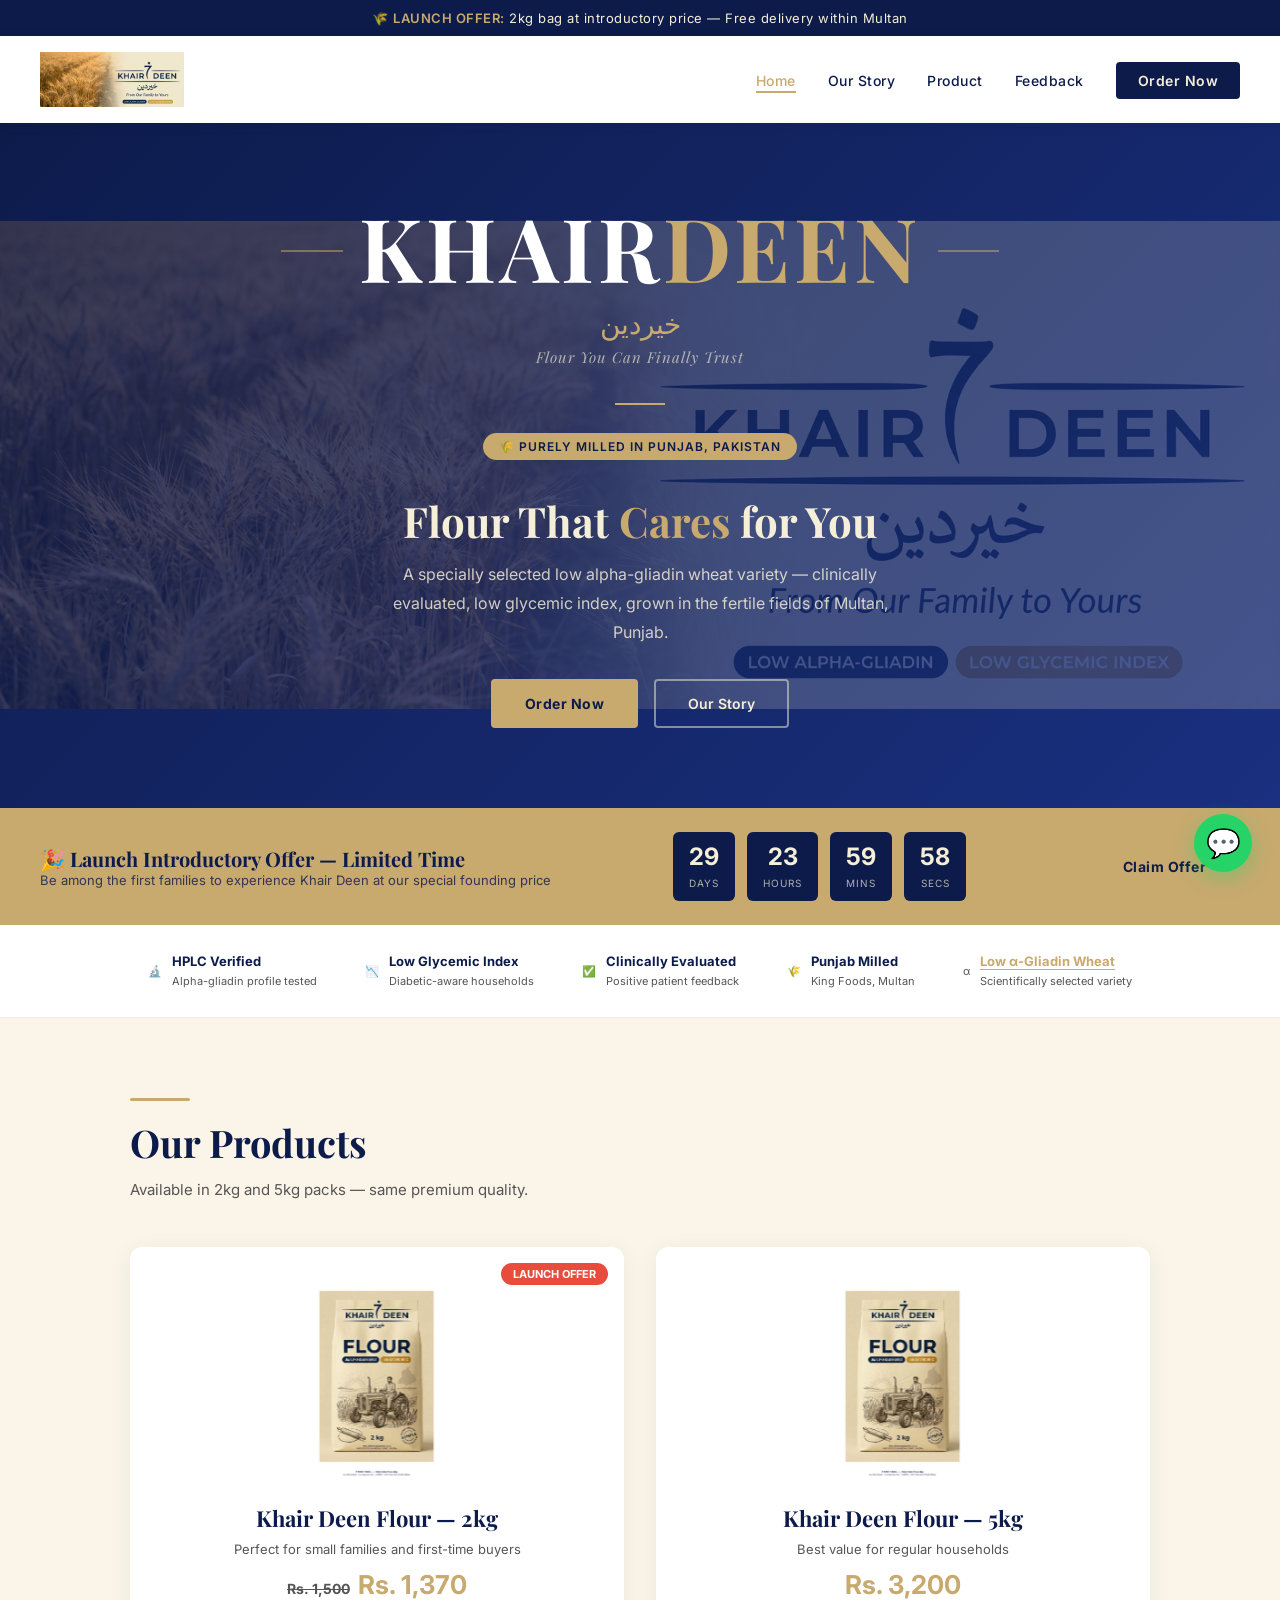
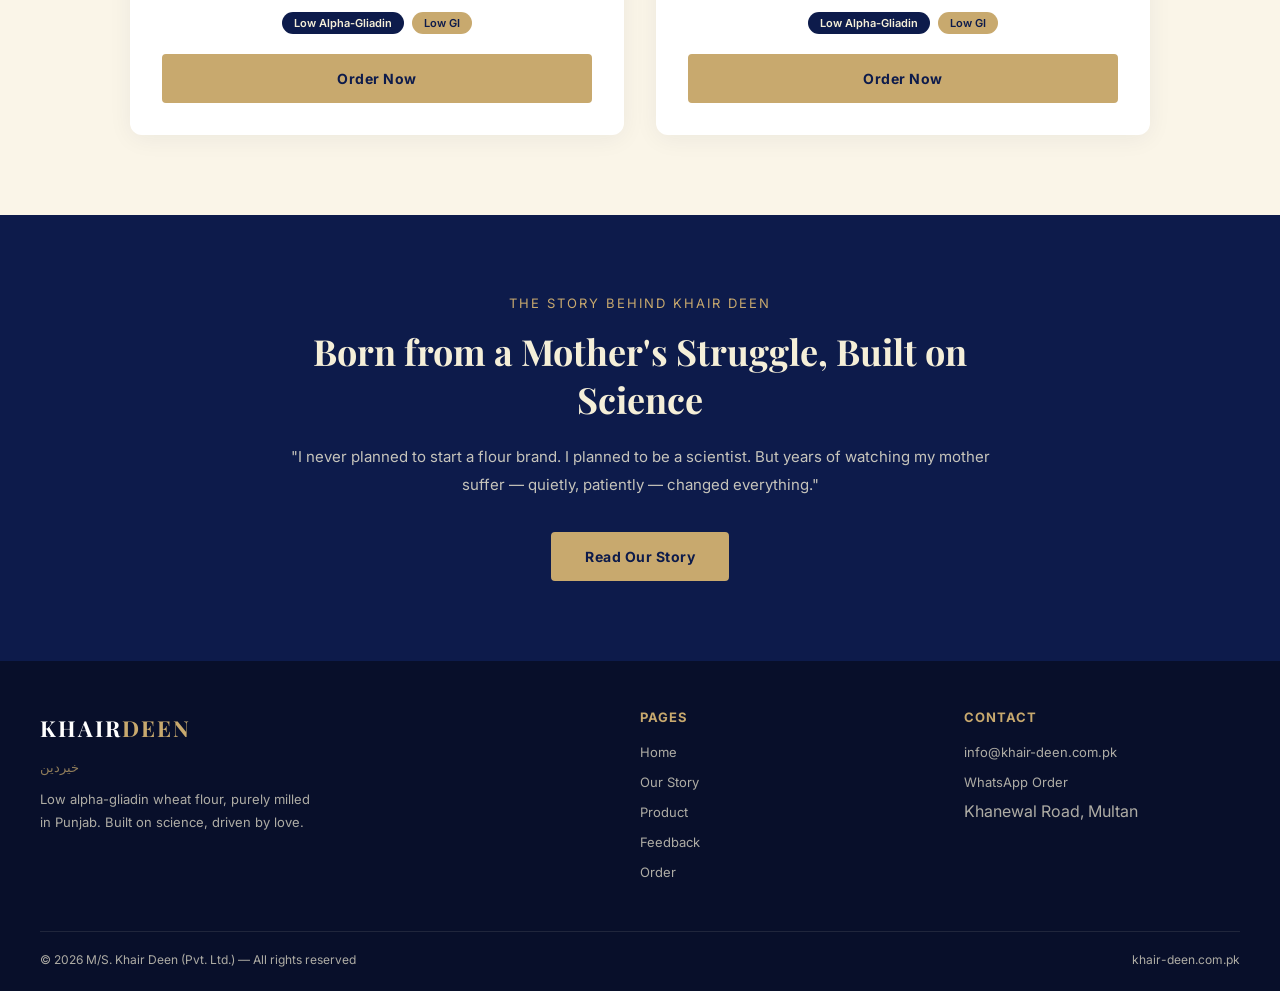
==== index.html @ 8af61b1b "Update index.html" ====
<!DOCTYPE html>
<html lang="en">
<head>
  <meta charset="UTF-8"/>
  <meta name="viewport" content="width=device-width, initial-scale=1.0"/>
  <title>Khair Deen Flour — Low Alpha-Gliadin Wheat, Milled in Punjab</title>
  <link rel="stylesheet" href="style.css"/>
  <style>
    *, *::before, *::after { box-sizing: border-box; }
    html, body { overflow-x: hidden; width: 100%; max-width: 100%; }
    p, h1, h2, h3, span, div { word-break: break-word; overflow-wrap: break-word; }

    .hero {
      position: relative; min-height: 58vh; width: 100%;
      box-sizing: border-box; display: flex; align-items: center;
      justify-content: center; flex-direction: column;
      text-align: center; padding: 80px 20px; overflow: hidden;
    }
    .hero::before {
      content: ''; position: absolute; top:0;left:0;right:0;bottom:0;
      background: linear-gradient(135deg,#0D1B4B 0%,#1a3080 100%); z-index:0;
    }
    .hero::after {
      content: ''; position: absolute; top:0;left:0;right:0;bottom:0;
      background: url('images/logo.png') center/contain no-repeat;
      opacity: 0.20; z-index:1;
    }
    .hero-content { position:relative; z-index:2; max-width:750px; width:100%; padding:0 16px; }
    .hero-brand-name {
      font-family:'Playfair Display',serif;
      font-size: clamp(28px, 8vw, 88px);
      font-weight:700;
      letter-spacing:clamp(1px,1vw,4px);
      line-height:1;
      margin-bottom:8px;
      white-space: nowrap;
    }
    .hero-brand-name .part1 { color:#ffffff; }
    .hero-brand-name .part2 { color:#C8A96E; }
    .hero-brand-lines {
      display:flex; align-items:center; justify-content:center;
      gap:16px; margin-bottom:8px;
    }
    .hero-brand-lines::before, .hero-brand-lines::after {
      content:''; width:80px; height:1.5px; background:rgba(200,169,110,0.5);
    }
    .hero-urdu-sub { font-size:28px; color:#C8A96E; margin-bottom:6px; font-weight:300; }
    .hero-tagline-italic {
      font-family:'Playfair Display',serif; font-style:italic;
      color:rgba(245,239,216,0.65); font-size:15px;
      margin-bottom:36px; letter-spacing:1px;
    }
    .hero-divider { width:50px; height:2px; background:#C8A96E; margin:0 auto 28px; }
    .hero h1 { font-size:clamp(22px,5vw,42px); margin-bottom:16px; color:#F5EFD8; }
    .hero h1 span { color:#C8A96E; }
    .hero p {
      color:rgba(245,239,216,0.82); font-size:clamp(13px,2.5vw,16px);
      line-height:1.8; max-width:540px; margin:0 auto 32px;
    }
    .hero-buttons { justify-content:center; }
    .nav-logo-img { height:52px; display:block; }

    /* ── Alpha-Gliadin blinking link ── */
    @keyframes blink-glow {
      0%,100% { opacity:1; }
      50% { opacity:0.35; }
    }
    .alpha-blink-link {
      animation: blink-glow 2s ease-in-out infinite;
      color:#C8A96E; font-weight:700;
      text-decoration:underline; text-underline-offset:3px; cursor:pointer;
    }
    .alpha-blink-link:hover { opacity:1 !important; color:#f0c040; }

    /* ── Flour bag drop-bounce animation ── */
    @keyframes dropBounce {
      0%   { transform: translateY(-300px) rotate(-8deg); opacity:0; }
      60%  { transform: translateY(20px) rotate(3deg); opacity:1; }
      75%  { transform: translateY(-12px) rotate(-2deg); }
      88%  { transform: translateY(8px) rotate(1deg); }
      100% { transform: translateY(0px) rotate(0deg); opacity:1; }
    }
    .bag-drop {
      animation: dropBounce 1.2s cubic-bezier(0.22,1,0.36,1) forwards;
      opacity:0;
      animation-delay: 0.3s;
    }
    .bag-drop-2 {
      animation: dropBounce 1.2s cubic-bezier(0.22,1,0.36,1) forwards;
      opacity:0;
      animation-delay: 0.6s;
    }

    /* ── Page fade-in sections ── */
    @keyframes fadeInUp {
      from { opacity:0; transform:translateY(30px); }
      to   { opacity:1; transform:translateY(0); }
    }
    .fade-in {
      opacity:0;
      animation: fadeInUp 0.8s ease forwards;
    }
    .fade-in-1 { animation-delay: 0.2s; }
    .fade-in-2 { animation-delay: 0.5s; }
    .fade-in-3 { animation-delay: 0.8s; }
    .fade-in-4 { animation-delay: 1.1s; }
  </style>
</head>
<body>

<div class="announcement-bar fade-in fade-in-1">
  🌾 <span>LAUNCH OFFER:</span> 2kg bag at introductory price — Free delivery within Multan
</div>

<nav>
  <div class="nav-logo">
    <a href="index.html" style="text-decoration:none;">
      <img src="images/logo.png" alt="Khair Deen" class="nav-logo-img"
           onerror="this.style.display='none'; this.nextSibling.style.display='flex'"/>
      <span style="display:none;align-items:center;font-family:'Playfair Display',serif;font-size:20px;font-weight:700;letter-spacing:1px;">
        <span style="color:#0D1B4B;">KHAIR</span><span style="color:#C8A96E;">DEEN</span>
      </span>
    </a>
  </div>
  <ul class="nav-links" id="navMenu">
    <li><a href="index.html" class="active">Home</a></li>
    <li><a href="story.html">Our Story</a></li>
    <li><a href="product.html">Product</a></li>
    <li><a href="feedback.html">Feedback</a></li>
    <li><a href="contact.html" class="nav-cta">Order Now</a></li>
  </ul>
  <button class="nav-toggle" id="navToggle"
    onclick="document.getElementById('navMenu').classList.toggle('open')"
    style="display:none;">
    <span></span><span></span><span></span>
  </button>
</nav>
<style>
@media(max-width:768px){ .nav-toggle{display:flex !important;} }
</style>

<section class="hero">
  <div class="hero-content fade-in fade-in-2">
    <div class="hero-brand-lines">
      <div class="hero-brand-name">
        <span class="part1">KHAIR</span><span class="part2">DEEN</span>
      </div>
    </div>
    <div class="hero-urdu-sub">خیردین</div>
    <div class="hero-tagline-italic">Flour You Can Finally Trust</div>
    <div class="hero-divider"></div>
    <div class="hero-badge">🌾 Purely Milled in Punjab, Pakistan</div>
    <h1 style="margin-top:18px;">Flour That <span>Cares</span> for You</h1>
    <p>A specially selected low alpha-gliadin wheat variety — clinically evaluated, low glycemic index, grown in the fertile fields of Multan, Punjab.</p>
    <div class="hero-buttons">
      <a href="contact.html" class="btn-primary">Order Now</a>
      <a href="story.html" class="btn-secondary">Our Story</a>
    </div>
  </div>
</section>

<div class="offer-banner fade-in fade-in-3">
  <div class="offer-text">
    <h3>🎉 Launch Introductory Offer — Limited Time</h3>
    <p>Be among the first families to experience Khair Deen at our special founding price</p>
  </div>
  <div class="countdown">
    <div class="countdown-box"><span class="num" id="days">00</span><span class="lbl">Days</span></div>
    <div class="countdown-box"><span class="num" id="hours">00</span><span class="lbl">Hours</span></div>
    <div class="countdown-box"><span class="num" id="mins">00</span><span class="lbl">Mins</span></div>
    <div class="countdown-box"><span class="num" id="secs">00</span><span class="lbl">Secs</span></div>
  </div>
  <a href="contact.html" class="btn-primary">Claim Offer</a>
</div>

<div class="badges-strip fade-in fade-in-4">
  <div class="badge-item"><span class="badge-icon">🔬</span><div><strong>HPLC Verified</strong><span>Alpha-gliadin profile tested</span></div></div>
  <div class="badge-item"><span class="badge-icon">📉</span><div><strong>Low Glycemic Index</strong><span>Diabetic-aware households</span></div></div>
  <div class="badge-item"><span class="badge-icon">✅</span><div><strong>Clinically Evaluated</strong><span>Positive patient feedback</span></div></div>
  <div class="badge-item"><span class="badge-icon">🌾</span><div><strong>Punjab Milled</strong><span>King Foods, Multan</span></div></div>
  <div class="badge-item">
    <span class="badge-icon">α</span>
    <div>
      <strong>
        <a href="https://www.youtube.com/watch?v=SKtXURKDJjI&t=3s"
           target="_blank" class="alpha-blink-link">Low α-Gliadin Wheat</a>
      </strong>
      <span>Scientifically selected variety</span>
    </div>
  </div>
</div>

<div style="background:var(--light-cream);">
  <div class="section">
    <div class="divider"></div>
    <h2 class="section-title">Our Products</h2>
    <p class="section-subtitle">Available in 2kg and 5kg packs — same premium quality.</p>
    <div class="products-grid">
      <div class="product-card">
        <div class="offer-tag">LAUNCH OFFER</div>
        <img src="images/bag-front.png" alt="2kg" class="bag-drop"
             style="height:200px;object-fit:contain;"/>
        <h3>Khair Deen Flour — 2kg</h3>
        <p style="color:var(--text-gray);font-size:13px;margin-bottom:12px;">Perfect for small families and first-time buyers</p>
        <div class="product-price"><span class="old-price">Rs. 1,500</span>Rs. 1,370</div>
        <div class="product-badges">
          <span class="pbadge navy">Low Alpha-Gliadin</span>
          <span class="pbadge gold">Low GI</span>
        </div>
        <a href="contact.html" class="btn-primary" style="display:block;margin-top:12px;">Order Now</a>
      </div>
      <div class="product-card">
        <img src="images/bag-front.png" alt="5kg" class="bag-drop-2"
             style="height:200px;object-fit:contain;"/>
        <h3>Khair Deen Flour — 5kg</h3>
        <p style="color:var(--text-gray);font-size:13px;margin-bottom:12px;">Best value for regular households</p>
        <div class="product-price">Rs. 3,200</div>
        <div class="product-badges">
          <span class="pbadge navy">Low Alpha-Gliadin</span>
          <span class="pbadge gold">Low GI</span>
        </div>
        <a href="contact.html" class="btn-primary" style="display:block;margin-top:12px;">Order Now</a>
      </div>
    </div>
  </div>
</div>

<div style="background:var(--navy);padding:80px 40px;">
  <div style="max-width:700px;margin:0 auto;text-align:center;color:var(--cream);">
    <div style="color:var(--gold);font-size:13px;letter-spacing:2px;text-transform:uppercase;margin-bottom:16px;">The Story Behind Khair Deen</div>
    <h2 style="font-family:'Playfair Display',serif;font-size:36px;margin-bottom:20px;">Born from a Mother's Struggle, Built on Science</h2>
    <p style="opacity:.8;line-height:1.9;font-size:15px;margin-bottom:32px;">"I never planned to start a flour brand. I planned to be a scientist. But years of watching my mother suffer — quietly, patiently — changed everything."</p>
    <a href="story.html" class="btn-primary">Read Our Story</a>
  </div>
</div>

<a href="https://wa.me/923317929541?text=Hello!%20I%20want%20to%20order%20Khair%20Deen%20Flour"
   class="floating-wa" target="_blank">💬</a>

<footer>
  <div class="footer-grid">
    <div class="footer-brand">
      <p style="color:var(--gold);font-family:'Playfair Display',serif;font-size:22px;font-weight:700;margin-bottom:8px;letter-spacing:2px;">
        <span style="color:#ffffff;">KHAIR</span>DEEN
      </p>
      <p style="color:rgba(200,169,110,0.7);font-size:13px;margin-bottom:8px;">خیردین</p>
      <p>Low alpha-gliadin wheat flour, purely milled in Punjab. Built on science, driven by love.</p>
    </div>
    <div class="footer-links"><h4>Pages</h4><ul>
      <li><a href="index.html">Home</a></li>
      <li><a href="story.html">Our Story</a></li>
      <li><a href="product.html">Product</a></li>
      <li><a href="feedback.html">Feedback</a></li>
      <li><a href="contact.html">Order</a></li>
    </ul></div>
    <div class="footer-links"><h4>Contact</h4><ul>
      <li><a href="mailto:info@khair-deen.com.pk">info@khair-deen.com.pk</a></li>
      <li><a href="https://wa.me/923317929541">WhatsApp Order</a></li>
      <li><span style="color:rgba(245,239,216,.7)">Khanewal Road, Multan</span></li>
    </ul></div>
  </div>
  <div class="footer-bottom">
    <span>© 2026 M/S. Khair Deen (Pvt. Ltd.) — All rights reserved</span>
    <span>khair-deen.com.pk</span>
  </div>
</footer>

<script>
const target=new Date();target.setDate(target.getDate()+30);
function updateCountdown(){
  const diff=target-new Date();if(diff<=0)return;
  const d=Math.floor(diff/86400000),h=Math.floor(diff%86400000/3600000),
        m=Math.floor(diff%3600000/60000),s=Math.floor(diff%60000/1000);
  document.getElementById('days').textContent=String(d).padStart(2,'0');
  document.getElementById('hours').textContent=String(h).padStart(2,'0');
  document.getElementById('mins').textContent=String(m).padStart(2,'0');
  document.getElementById('secs').textContent=String(s).padStart(2,'0');
}
setInterval(updateCountdown,1000);updateCountdown();
</script>
</body>
</html>
---- style.css ----
@import url('https://fonts.googleapis.com/css2?family=Playfair+Display:wght@400;600;700&family=Inter:wght@300;400;500;600&display=swap');
:root{--navy:#0D1B4B;--cream:#F5EFD8;--gold:#C8A96E;--light-cream:#FAF5E8;--dark-navy:#080F2A;--text-gray:#555;--white:#ffffff;}
*{margin:0;padding:0;box-sizing:border-box;}
body{font-family:'Inter',sans-serif;background:var(--light-cream);color:var(--navy);overflow-x:hidden;}
.announcement-bar{background:var(--navy);color:var(--cream);text-align:center;padding:10px 20px;font-size:13px;letter-spacing:.5px;}
.announcement-bar span{color:var(--gold);font-weight:600;}
nav{background:var(--white);padding:16px 40px;display:flex;justify-content:space-between;align-items:center;box-shadow:0 2px 12px rgba(13,27,75,.08);position:sticky;top:0;z-index:1000;}
.nav-logo img{height:55px;}
.nav-links{display:flex;gap:32px;list-style:none;}
.nav-links a{text-decoration:none;color:var(--navy);font-size:14px;font-weight:500;letter-spacing:.5px;transition:color .3s;}
.nav-links a:hover,.nav-links a.active{color:var(--gold);}
.nav-links a.active{border-bottom:2px solid var(--gold);padding-bottom:2px;}
.nav-cta{background:var(--navy);color:var(--cream)!important;padding:10px 22px;border-radius:4px;font-weight:600!important;}
.nav-cta:hover{background:var(--gold);color:var(--navy)!important;}
.hero{background:linear-gradient(135deg,var(--navy) 0%,#1a3080 100%);color:var(--cream);padding:80px 40px;display:flex;align-items:center;justify-content:space-between;min-height:88vh;position:relative;overflow:hidden;}
.hero::before{content:'';position:absolute;top:0;left:0;right:0;bottom:0;background:url('https://images.unsplash.com/photo-1574323347407-f5e1ad6962b4?w=1400') center/cover;opacity:.12;}
.hero-content{max-width:580px;z-index:1;position:relative;}
.hero-badge{display:inline-block;background:var(--gold);color:var(--navy);padding:6px 16px;border-radius:20px;font-size:12px;font-weight:600;letter-spacing:1px;text-transform:uppercase;margin-bottom:20px;}
.hero h1{font-family:'Playfair Display',serif;font-size:56px;line-height:1.1;margin-bottom:12px;}
.hero h1 span{color:var(--gold);}
.hero-urdu{font-size:28px;color:var(--gold);margin-bottom:20px;font-weight:300;}
.hero p{font-size:16px;line-height:1.8;color:rgba(245,239,216,.85);margin-bottom:32px;max-width:480px;}
.hero-buttons{display:flex;gap:16px;flex-wrap:wrap;}
.btn-primary{background:var(--gold);color:var(--navy);padding:14px 32px;border-radius:4px;text-decoration:none;font-weight:700;font-size:14px;letter-spacing:.5px;transition:all .3s;border:2px solid var(--gold);display:inline-block;}
.btn-primary:hover{background:transparent;color:var(--gold);}
.btn-secondary{background:transparent;color:var(--cream);padding:14px 32px;border-radius:4px;text-decoration:none;font-weight:600;font-size:14px;border:2px solid rgba(245,239,216,.5);transition:all .3s;display:inline-block;}
.btn-secondary:hover{border-color:var(--gold);color:var(--gold);}
.hero-image{z-index:1;position:relative;}
.hero-image img{height:480px;filter:drop-shadow(0 20px 40px rgba(0,0,0,.3));}
.offer-banner{background:var(--gold);padding:24px 40px;display:flex;align-items:center;justify-content:space-between;flex-wrap:wrap;gap:16px;}
.offer-text h3{color:var(--navy);font-size:20px;font-family:'Playfair Display',serif;}
.offer-text p{color:var(--navy);font-size:13px;opacity:.8;}
.countdown{display:flex;gap:12px;}
.countdown-box{background:var(--navy);color:var(--cream);padding:10px 16px;border-radius:6px;text-align:center;min-width:60px;}
.countdown-box .num{font-size:24px;font-weight:700;display:block;}
.countdown-box .lbl{font-size:10px;opacity:.7;letter-spacing:1px;text-transform:uppercase;}
.badges-strip{background:var(--white);padding:28px 40px;display:flex;justify-content:center;gap:48px;flex-wrap:wrap;border-bottom:1px solid rgba(13,27,75,.08);}
.badge-item{display:flex;align-items:center;gap:10px;}
.badge-icon{font-size:24px;}
.badge-item strong{color:var(--navy);font-size:13px;font-weight:700;display:block;}
.badge-item span{color:var(--text-gray);font-size:11px;}
.section{padding:80px 40px;max-width:1100px;margin:0 auto;}
.section-title{font-family:'Playfair Display',serif;font-size:38px;color:var(--navy);margin-bottom:12px;}
.section-subtitle{color:var(--text-gray);font-size:15px;margin-bottom:48px;max-width:540px;}
.divider{width:60px;height:3px;background:var(--gold);margin-bottom:16px;border-radius:2px;}
.products-grid{display:grid;grid-template-columns:repeat(auto-fit,minmax(300px,1fr));gap:32px;}
.product-card{background:var(--white);border-radius:12px;padding:32px;box-shadow:0 4px 24px rgba(13,27,75,.06);text-align:center;transition:transform .3s,box-shadow .3s;position:relative;overflow:hidden;}
.product-card:hover{transform:translateY(-6px);box-shadow:0 12px 40px rgba(13,27,75,.12);}
.offer-tag{position:absolute;top:16px;right:16px;background:#e74c3c;color:white;padding:4px 12px;border-radius:20px;font-size:11px;font-weight:700;}
.product-card img{height:200px;object-fit:contain;margin-bottom:20px;}
.product-card h3{font-family:'Playfair Display',serif;font-size:22px;margin-bottom:8px;}
.product-price{font-size:26px;font-weight:700;color:var(--gold);margin:12px 0;}
.product-price .old-price{font-size:14px;color:var(--text-gray);text-decoration:line-through;margin-right:8px;}
.product-badges{display:flex;gap:8px;justify-content:center;flex-wrap:wrap;margin:12px 0 20px;}
.pbadge{padding:4px 12px;border-radius:20px;font-size:11px;font-weight:600;}
.pbadge.navy{background:var(--navy);color:var(--cream);}
.pbadge.gold{background:var(--gold);color:var(--navy);}
.accordion{border:1px solid rgba(13,27,75,.12);border-radius:8px;overflow:hidden;margin-top:16px;}
.accordion-header{background:var(--navy);color:var(--cream);padding:16px 24px;cursor:pointer;display:flex;justify-content:space-between;align-items:center;font-weight:600;font-size:15px;}
.accordion-header:hover{background:#1a3080;}
.accordion-body{display:none;padding:24px;background:var(--white);}
.accordion-body.open{display:block;}
.nutr-table{width:100%;border-collapse:collapse;}
.nutr-table th{background:var(--navy);color:var(--cream);padding:10px 16px;text-align:left;font-size:13px;}
.nutr-table td{padding:10px 16px;font-size:13px;border-bottom:1px solid rgba(13,27,75,.06);}
.nutr-table tr:nth-child(even) td{background:var(--light-cream);}
.lab-section{background:var(--navy);color:var(--cream);padding:48px 40px;border-radius:12px;margin-top:48px;}
.lab-section h3{font-family:'Playfair Display',serif;font-size:26px;margin-bottom:12px;}
.lab-section p{opacity:.8;margin-bottom:24px;font-size:14px;line-height:1.8;}
.lab-badges{display:flex;gap:16px;flex-wrap:wrap;margin-bottom:24px;}
.lab-badge{background:rgba(245,239,216,.1);border:1px solid rgba(200,169,110,.4);color:var(--gold);padding:8px 16px;border-radius:20px;font-size:12px;font-weight:600;}
.story-grid{display:grid;grid-template-columns:1fr 1fr;gap:64px;align-items:center;}
.story-text p{color:var(--text-gray);line-height:1.9;margin-bottom:16px;font-size:15px;}
.story-text blockquote{border-left:4px solid var(--gold);padding-left:20px;font-family:'Playfair Display',serif;font-size:18px;color:var(--navy);margin:28px 0;font-style:italic;}
.story-image img{width:100%;border-radius:12px;box-shadow:0 20px 48px rgba(13,27,75,.15);}
.credentials{display:flex;flex-wrap:wrap;gap:12px;margin-top:24px;}
.credential{background:var(--light-cream);border:1px solid rgba(13,27,75,.1);padding:8px 16px;border-radius:20px;font-size:12px;color:var(--navy);font-weight:600;}
.feedback-grid{display:grid;grid-template-columns:1fr 1fr;gap:48px;}
.feedback-form{background:var(--white);padding:40px;border-radius:12px;box-shadow:0 4px 24px rgba(13,27,75,.06);}
.feedback-form h3{font-family:'Playfair Display',serif;font-size:24px;margin-bottom:24px;}
.form-group{margin-bottom:20px;}
.form-group label{display:block;font-size:13px;font-weight:600;color:var(--navy);margin-bottom:6px;}
.form-group input,.form-group select,.form-group textarea{width:100%;padding:12px 16px;border:1px solid rgba(13,27,75,.15);border-radius:6px;font-family:'Inter',sans-serif;font-size:14px;color:var(--navy);background:var(--light-cream);outline:none;transition:border-color .3s;}
.form-group input:focus,.form-group select:focus,.form-group textarea:focus{border-color:var(--gold);}
.stars{display:flex;gap:6px;font-size:28px;cursor:pointer;}
.star{color:#ddd;transition:color .2s;}
.star.active,.star:hover{color:var(--gold);}
.btn-submit{background:var(--navy);color:var(--cream);border:none;padding:14px 32px;border-radius:6px;font-size:14px;font-weight:600;cursor:pointer;width:100%;transition:background .3s;letter-spacing:.5px;}
.btn-submit:hover{background:var(--gold);color:var(--navy);}
.testimonials h3{font-family:'Playfair Display',serif;font-size:24px;margin-bottom:24px;}
.testimonial-card{background:var(--white);border-radius:12px;padding:24px;margin-bottom:20px;box-shadow:0 2px 12px rgba(13,27,75,.06);border-left:4px solid var(--gold);}
.testimonial-card .stars-display{color:var(--gold);font-size:16px;margin-bottom:8px;}
.testimonial-card p{font-size:14px;color:var(--text-gray);line-height:1.7;margin-bottom:12px;font-style:italic;}
.testimonial-card .name{font-weight:700;font-size:13px;color:var(--navy);}
.testimonial-card .tag{font-size:11px;color:var(--text-gray);}
.contact-grid{display:grid;grid-template-columns:1fr 1fr;gap:48px;}
.contact-info h3{font-family:'Playfair Display',serif;font-size:28px;margin-bottom:24px;}
.contact-item{display:flex;gap:16px;margin-bottom:24px;align-items:flex-start;}
.contact-icon{font-size:24px;min-width:32px;}
.contact-item strong{display:block;font-size:13px;color:var(--navy);margin-bottom:4px;}
.contact-item span{font-size:13px;color:var(--text-gray);}
.whatsapp-btn{display:inline-flex;align-items:center;gap:10px;background:#25D366;color:white;padding:16px 32px;border-radius:8px;text-decoration:none;font-weight:700;font-size:15px;margin-top:8px;transition:background .3s;}
.whatsapp-btn:hover{background:#128C7E;}
.order-form{background:var(--white);padding:40px;border-radius:12px;box-shadow:0 4px 24px rgba(13,27,75,.06);}
.order-form h3{font-family:'Playfair Display',serif;font-size:24px;margin-bottom:24px;}
.qty-selector{display:flex;gap:16px;}
.qty-box{border:2px solid rgba(13,27,75,.12);border-radius:8px;padding:14px 20px;cursor:pointer;text-align:center;flex:1;transition:all .3s;}
.qty-box:hover,.qty-box.selected{border-color:var(--gold);background:rgba(200,169,110,.08);}
.qty-box strong{display:block;font-size:16px;color:var(--navy);}
.qty-box span{font-size:12px;color:var(--gold);font-weight:600;}
.floating-wa{position:fixed;bottom:28px;right:28px;background:#25D366;color:white;width:58px;height:58px;border-radius:50%;display:flex;align-items:center;justify-content:center;font-size:28px;box-shadow:0 6px 20px rgba(37,211,102,.4);text-decoration:none;z-index:9999;transition:transform .3s;}
.floating-wa:hover{transform:scale(1.1);}
footer{background:var(--dark-navy);color:rgba(245,239,216,.7);padding:48px 40px 24px;}
.footer-grid{display:grid;grid-template-columns:2fr 1fr 1fr;gap:48px;margin-bottom:40px;}
.footer-brand p{font-size:13px;line-height:1.8;max-width:280px;}
.footer-links h4{color:var(--gold);font-size:13px;letter-spacing:1px;text-transform:uppercase;margin-bottom:16px;}
.footer-links ul{list-style:none;}
.footer-links li{margin-bottom:10px;}
.footer-links a{color:rgba(245,239,216,.7);text-decoration:none;font-size:13px;transition:color .3s;}
.footer-links a:hover{color:var(--gold);}
.footer-bottom{border-top:1px solid rgba(245,239,216,.1);padding-top:20px;display:flex;justify-content:space-between;font-size:12px;}

/* =============================================
   FULLY RESPONSIVE — All Devices
   Desktop > Laptop > Tablet > Phone > Small
   ============================================= */

/* LARGE DESKTOP (1400px+) */
@media(min-width:1400px){
  .section{max-width:1300px;margin:0 auto;}
  .hero-brand-name{font-size:100px;}
  .hero h1{font-size:52px;}
}

/* TABLET LANDSCAPE & SMALL LAPTOP (768px–1024px) */
@media(max-width:1024px){
  .hero-brand-name{font-size:72px;}
  .hero h1{font-size:38px;}
  .products-grid{grid-template-columns:1fr 1fr;gap:24px;}
  .footer-grid{grid-template-columns:1fr 1fr;gap:32px;}
  .contact-grid{grid-template-columns:1fr;}
  .story-grid{grid-template-columns:1fr;}
  .badges-strip{flex-wrap:wrap;gap:20px;justify-content:center;}
  .badge-item{flex:0 0 45%;}
}

/* TABLET PORTRAIT (600px–768px) */
@media(max-width:768px){
  /* Nav */
  nav{padding:10px 16px;}
  .nav-logo-img{height:40px;}
  .nav-links{display:none;}

  /* Hamburger menu button */
  .nav-toggle{
    display:flex;
    flex-direction:column;
    gap:5px;
    cursor:pointer;
    padding:6px;
    background:none;
    border:none;
  }
  .nav-toggle span{
    display:block;
    width:24px;
    height:2px;
    background:var(--navy);
    border-radius:2px;
    transition:all .3s;
  }

  /* Mobile nav dropdown */
  .nav-links.open{
    display:flex;
    flex-direction:column;
    position:absolute;
    top:64px;
    left:0; right:0;
    background:white;
    padding:16px 24px;
    box-shadow:0 8px 24px rgba(13,27,75,.12);
    z-index:1000;
    gap:4px;
  }
  .nav-links.open li a{
    padding:10px 0;
    display:block;
    font-size:15px;
    border-bottom:1px solid rgba(13,27,75,.06);
  }
  .nav-links.open .nav-cta{
    margin-top:8px;
    text-align:center;
    border-radius:6px;
    padding:10px;
  }

  /* Hero */
  .hero{padding:48px 20px 40px;min-height:auto;}
  .hero-brand-name{font-size:clamp(28px,11vw,56px);letter-spacing:1px;}
  .hero-brand-lines::before,.hero-brand-lines::after{width:36px;}
  .hero-urdu-sub{font-size:22px;}
  .hero-tagline-italic{font-size:13px;margin-bottom:24px;}
  .hero h1{font-size:clamp(20px,6vw,30px);}
  .hero p{font-size:14px;padding:0 8px;}
  .hero-buttons{flex-direction:column;align-items:center;gap:12px;}
  .hero-buttons a{width:220px;text-align:center;}

  /* Announcement */
  .announcement-bar{font-size:11px;padding:8px 12px;text-align:center;line-height:1.6;}

  /* Offer banner */
  .offer-banner{flex-direction:column;text-align:center;padding:24px 16px;gap:16px;}
  .countdown{justify-content:center;}
  .countdown-box{min-width:56px;}

  /* Badges */
  .badges-strip{flex-wrap:wrap;gap:16px;padding:20px 16px;justify-content:center;}
  .badge-item{flex:0 0 45%;min-width:130px;}

  /* Sections */
  .section{padding:40px 16px;}
  .section-title{font-size:26px;}
  .section-subtitle{font-size:13px;}

  /* Products */
  .products-grid{grid-template-columns:1fr;gap:20px;}

  /* Grids → single column */
  .story-grid,.feedback-grid,.contact-grid{grid-template-columns:1fr;gap:24px;}
  .footer-grid{grid-template-columns:1fr;gap:20px;}

  /* Footer */
  footer{padding:32px 16px 20px;}
  .footer-bottom{flex-direction:column;gap:6px;text-align:center;}

  /* Forms */
  .qty-selector{flex-direction:column;}
  .order-form{padding:24px 16px;}

  /* Story teaser section */
  div[style*="padding:80px 40px"]{padding:48px 20px !important;}
  div[style*="font-size:36px"]{font-size:26px !important;}
}

/* SMALL PHONE (max 480px) */
@media(max-width:480px){
  .hero-brand-name{font-size:clamp(26px,10vw,44px);}
  .hero h1{font-size:clamp(18px,5.5vw,26px);}
  .hero-urdu-sub{font-size:18px;}
  .badge-item{flex:0 0 100%;}
  .countdown-box{min-width:48px;}
  .countdown-box .num{font-size:24px;}
  .products-grid{grid-template-columns:1fr;}
  .section-title{font-size:22px;}
}

/* VERY SMALL (max 360px) */
@media(max-width:360px){
  .hero-brand-name{font-size:clamp(24px,9vw,36px);}
  .hero h1{font-size:clamp(17px,5vw,22px);}
  .hero p{font-size:13px;}
  .btn-primary,.btn-secondary{padding:12px 20px;font-size:13px;}
}
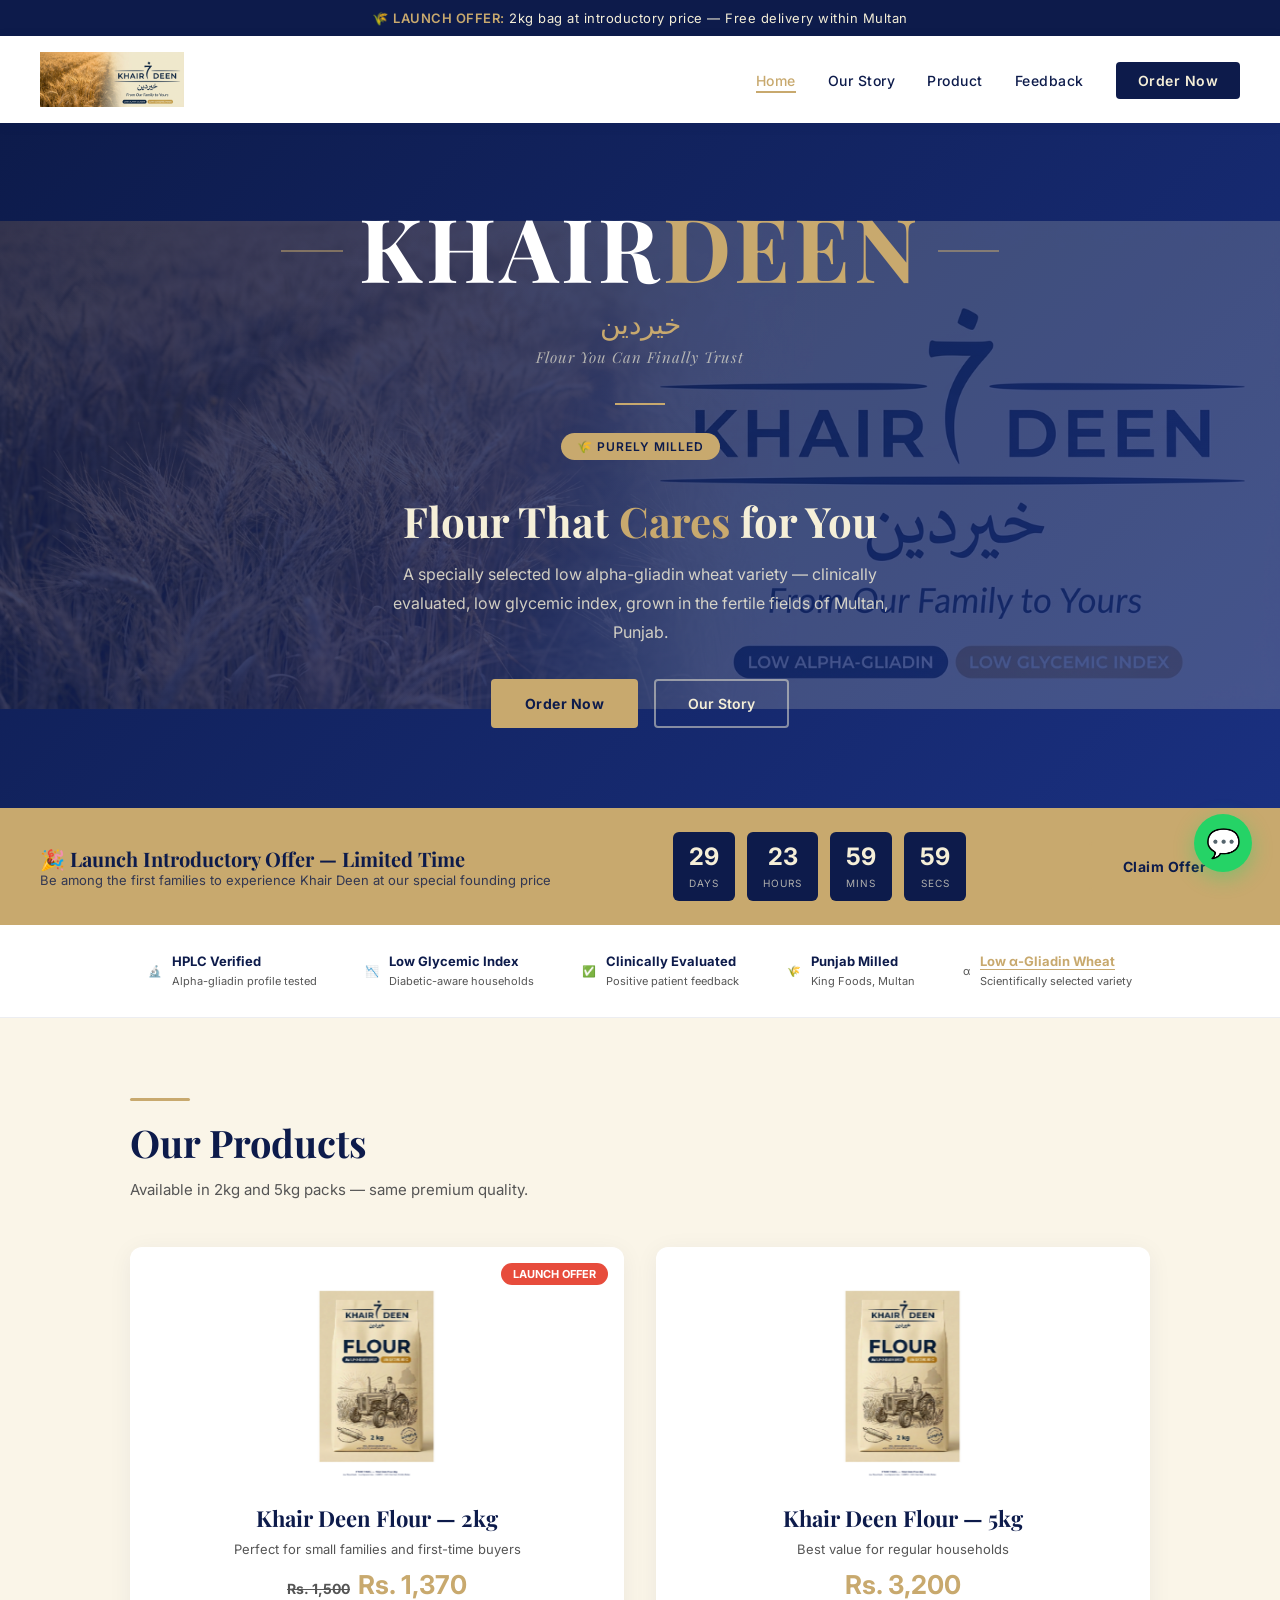
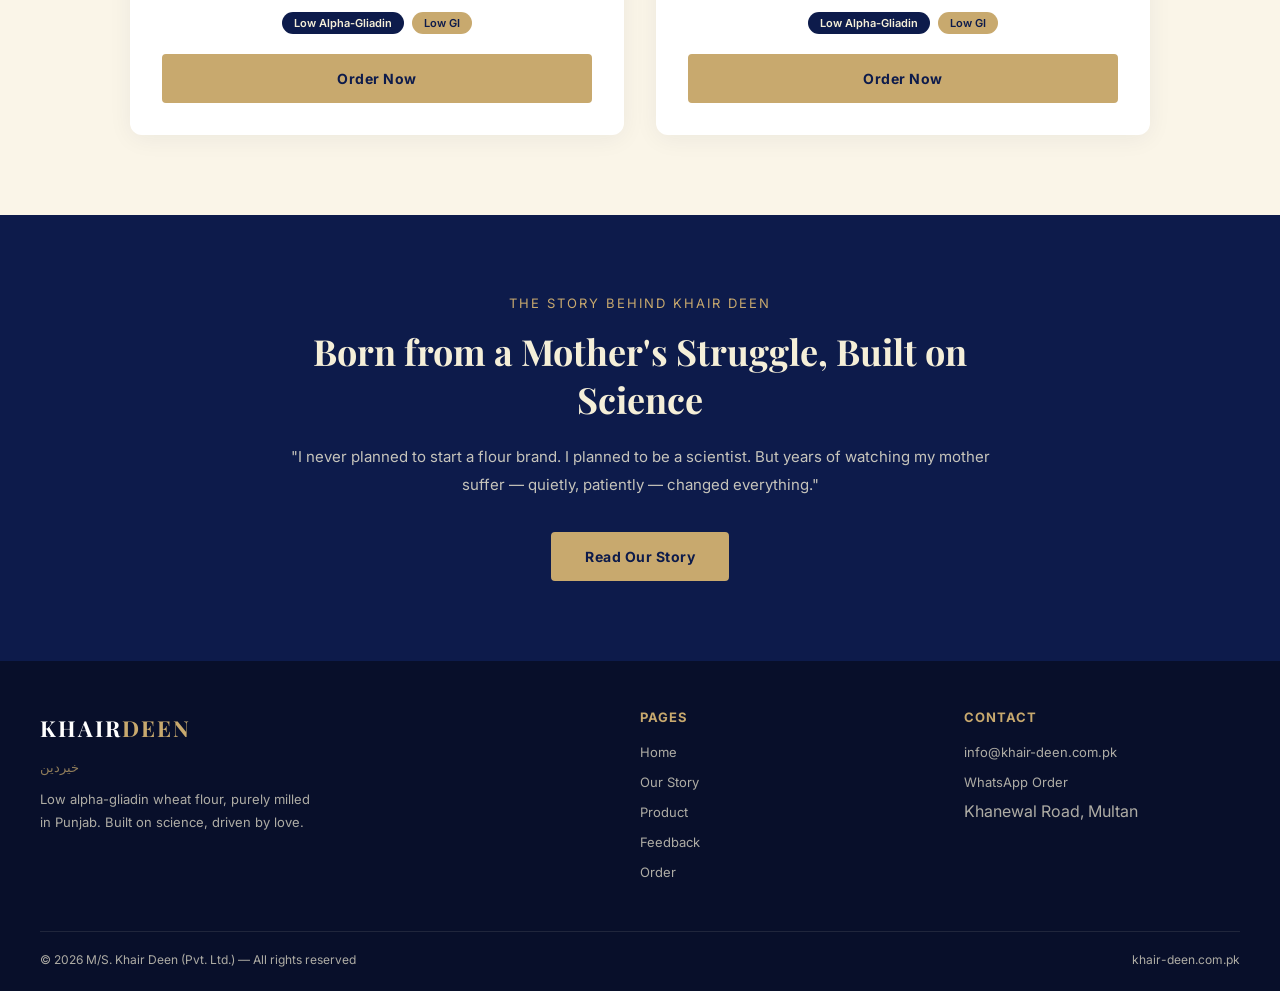
==== commit 45c575c7: "Update index.html" ====
--- a/index.html
+++ b/index.html
@@ -149,7 +149,7 @@
     <div class="hero-urdu-sub">خیردین</div>
     <div class="hero-tagline-italic">Flour You Can Finally Trust</div>
     <div class="hero-divider"></div>
-    <div class="hero-badge">🌾 Purely Milled in Punjab, Pakistan</div>
+    <div class="hero-badge">🌾 Purely Milled </div>
     <h1 style="margin-top:18px;">Flour That <span>Cares</span> for You</h1>
     <p>A specially selected low alpha-gliadin wheat variety — clinically evaluated, low glycemic index, grown in the fertile fields of Multan, Punjab.</p>
     <div class="hero-buttons">
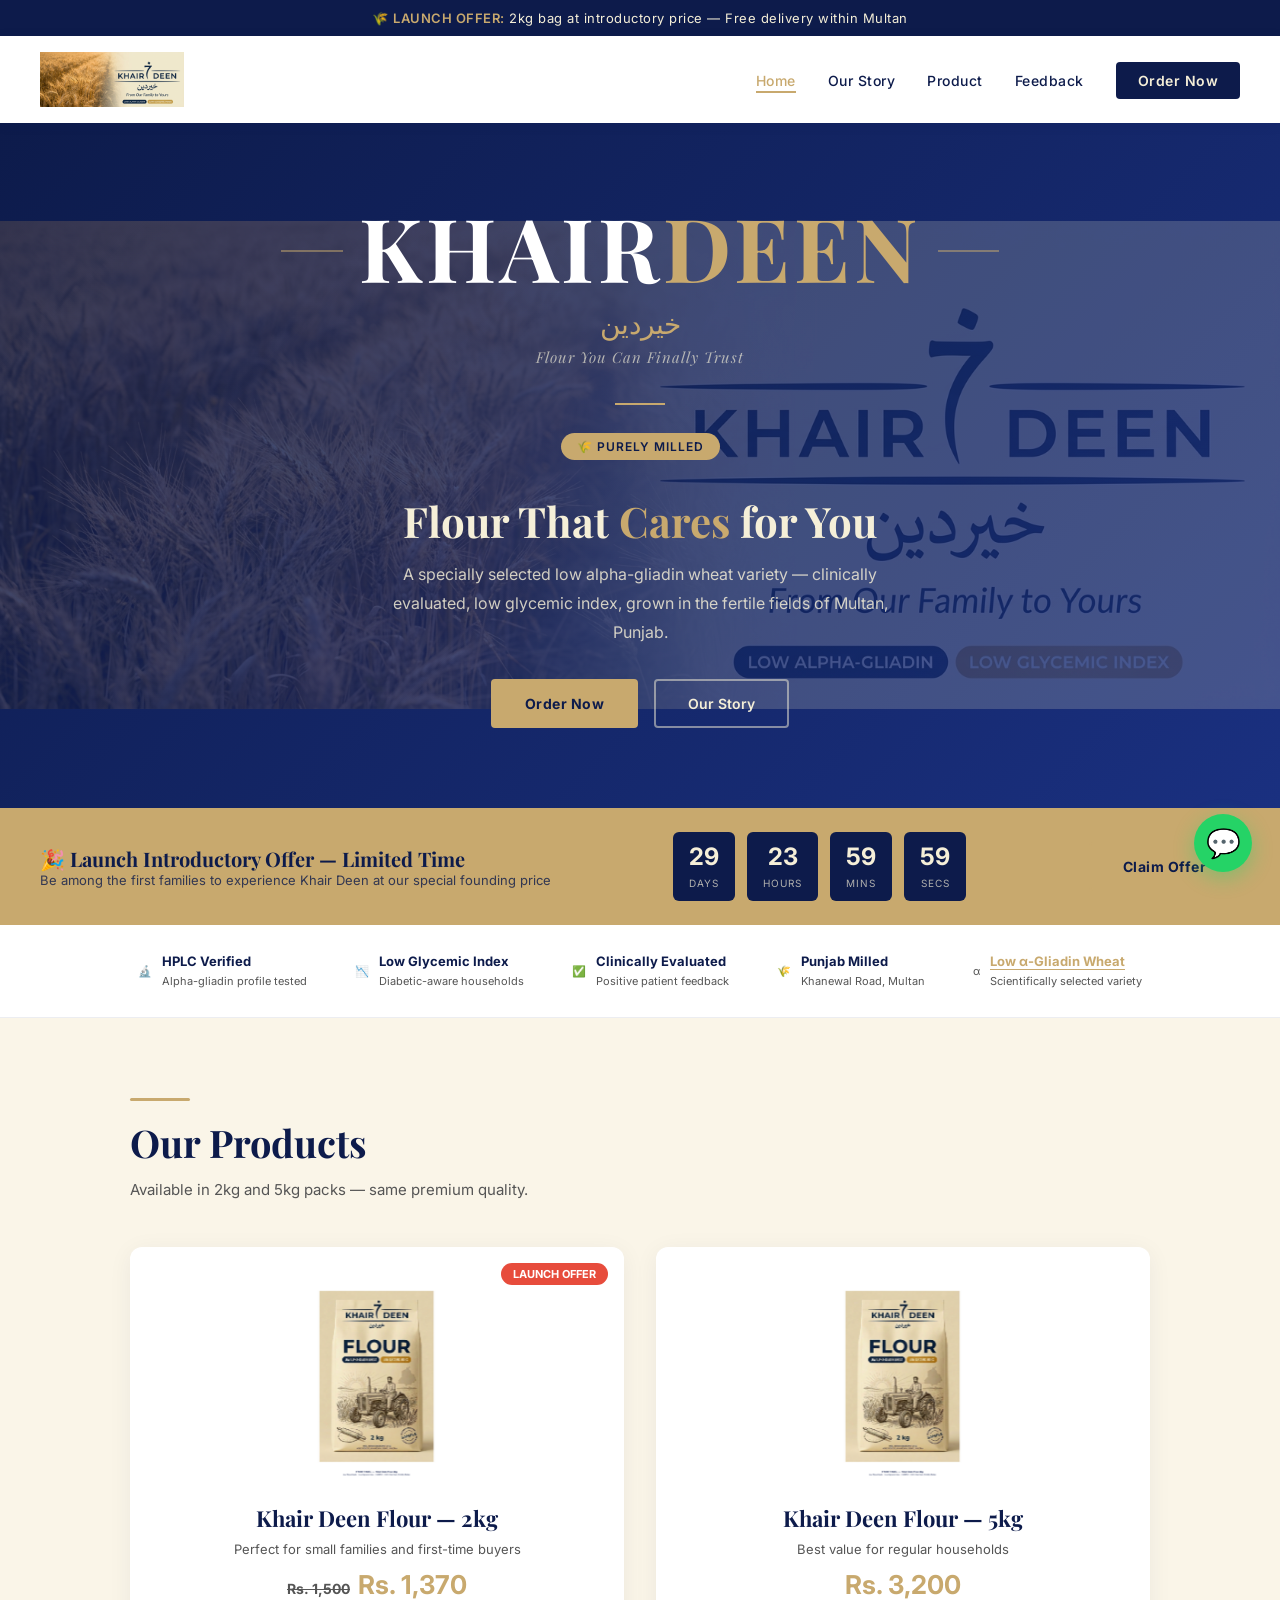
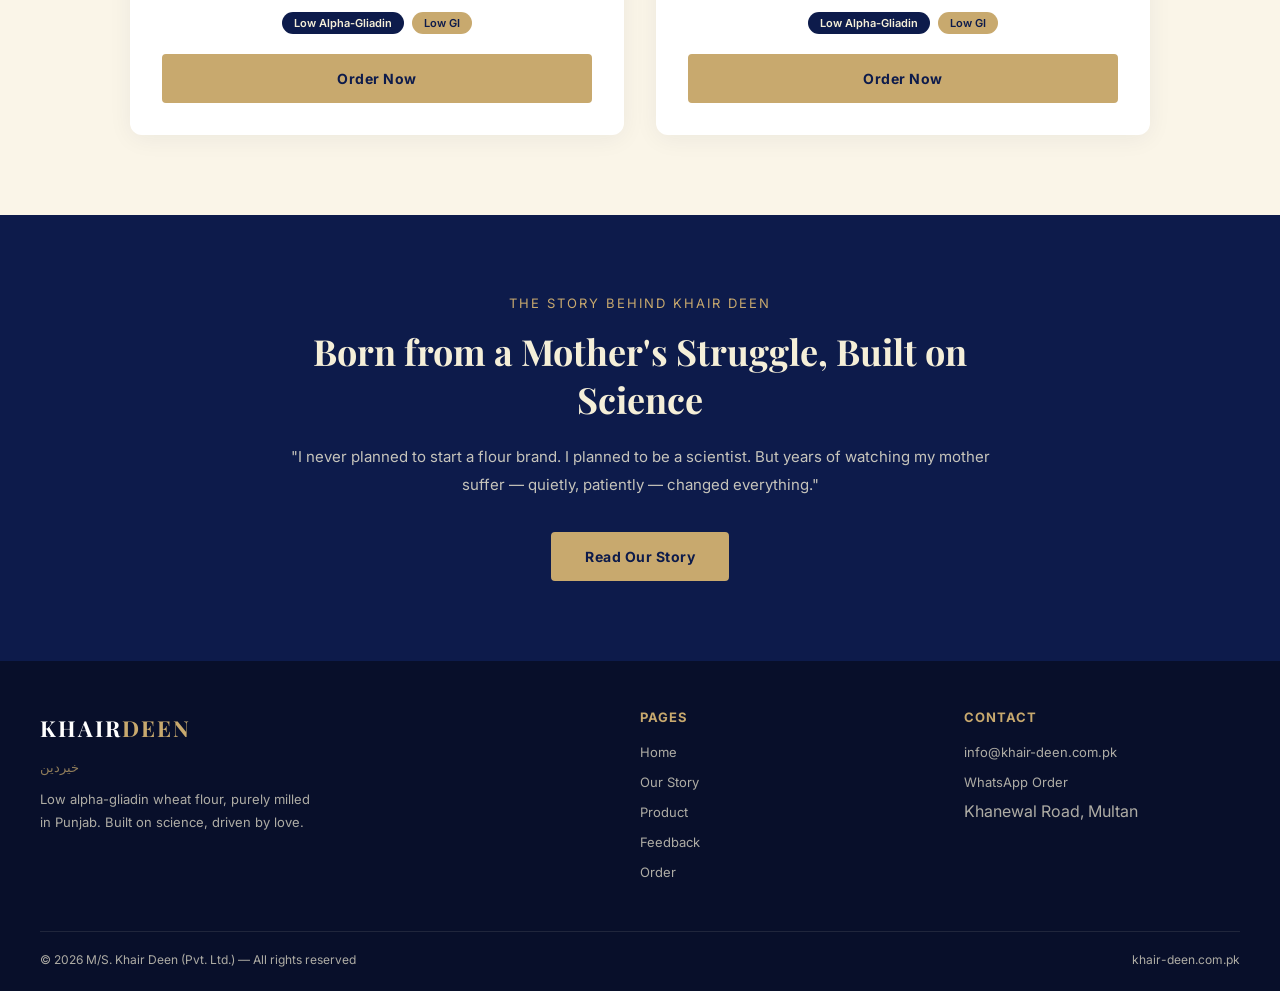
==== commit 10c5b2ae: "Update index.html" ====
--- a/index.html
+++ b/index.html
@@ -177,7 +177,7 @@
   <div class="badge-item"><span class="badge-icon">🔬</span><div><strong>HPLC Verified</strong><span>Alpha-gliadin profile tested</span></div></div>
   <div class="badge-item"><span class="badge-icon">📉</span><div><strong>Low Glycemic Index</strong><span>Diabetic-aware households</span></div></div>
   <div class="badge-item"><span class="badge-icon">✅</span><div><strong>Clinically Evaluated</strong><span>Positive patient feedback</span></div></div>
-  <div class="badge-item"><span class="badge-icon">🌾</span><div><strong>Punjab Milled</strong><span>King Foods, Multan</span></div></div>
+  <div class="badge-item"><span class="badge-icon">🌾</span><div><strong>Punjab Milled</strong><span>Khanewal Road, Multan</span></div></div>
   <div class="badge-item">
     <span class="badge-icon">α</span>
     <div>
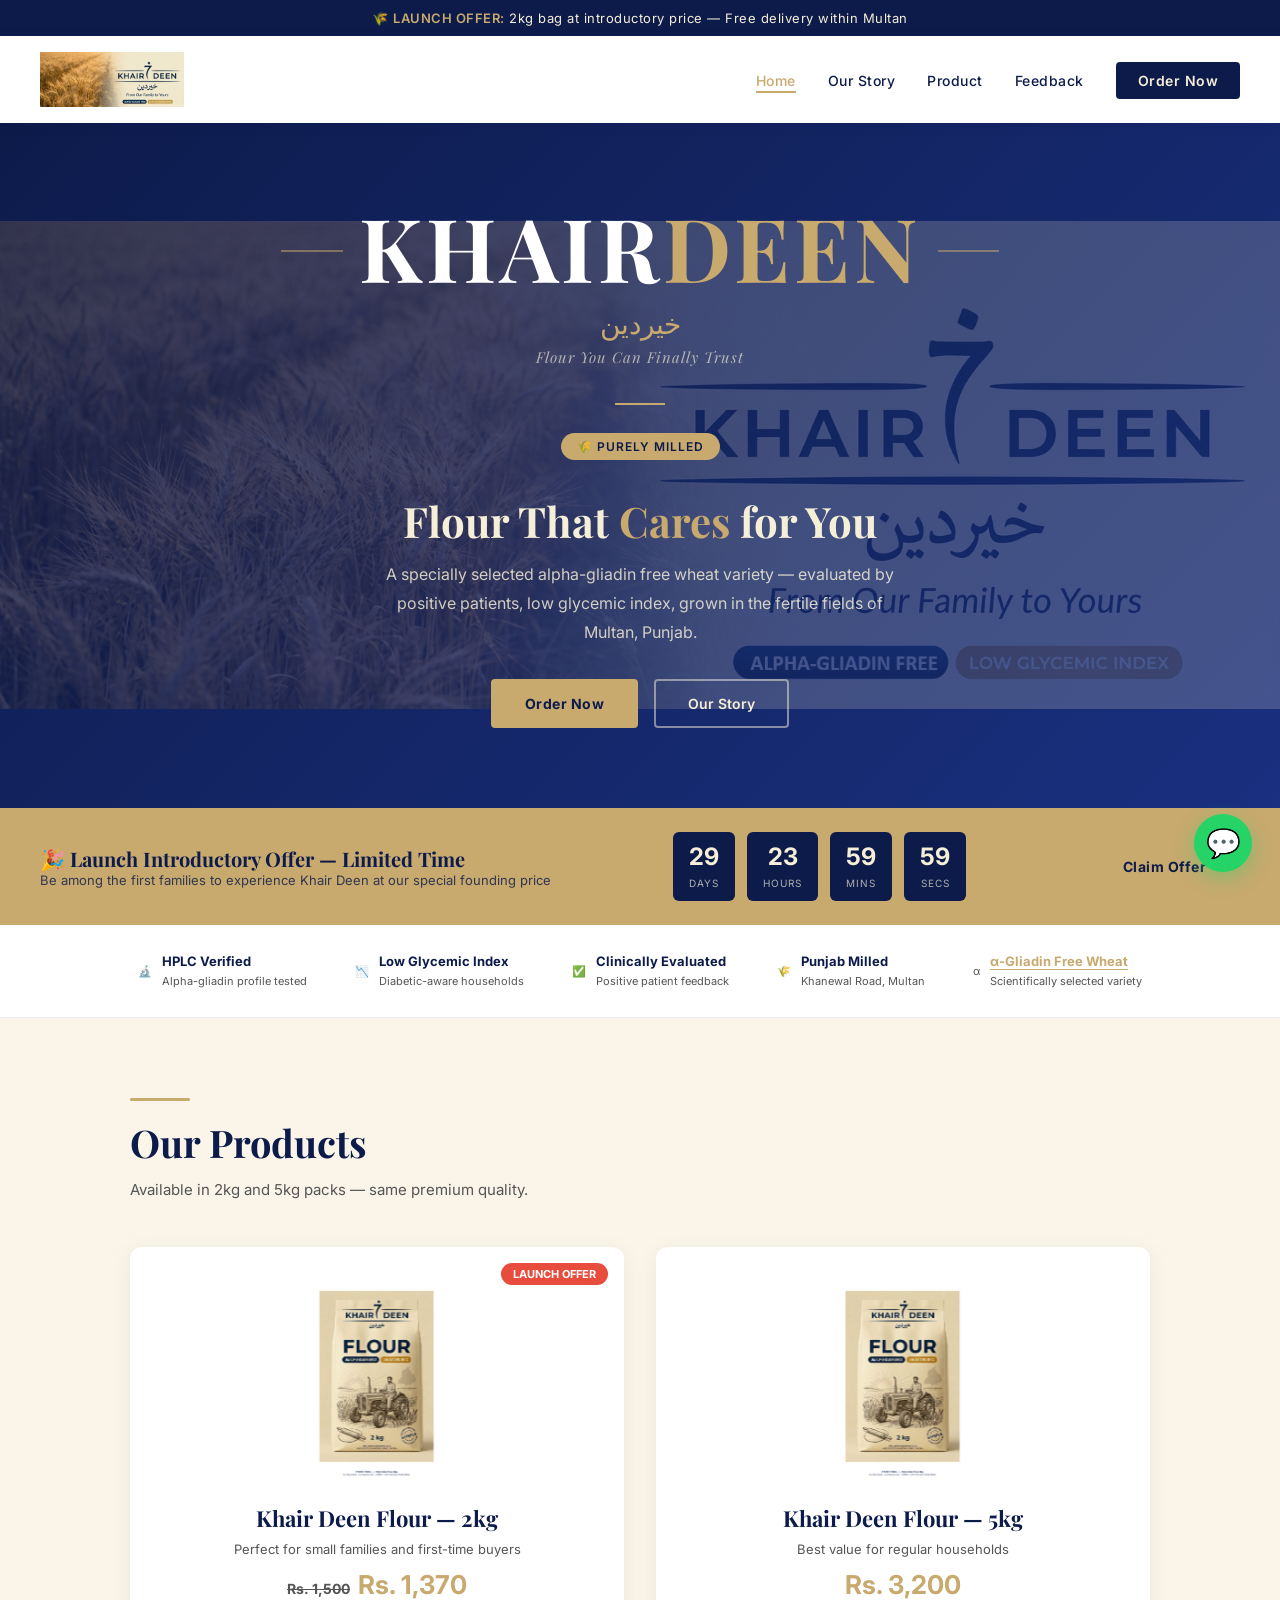
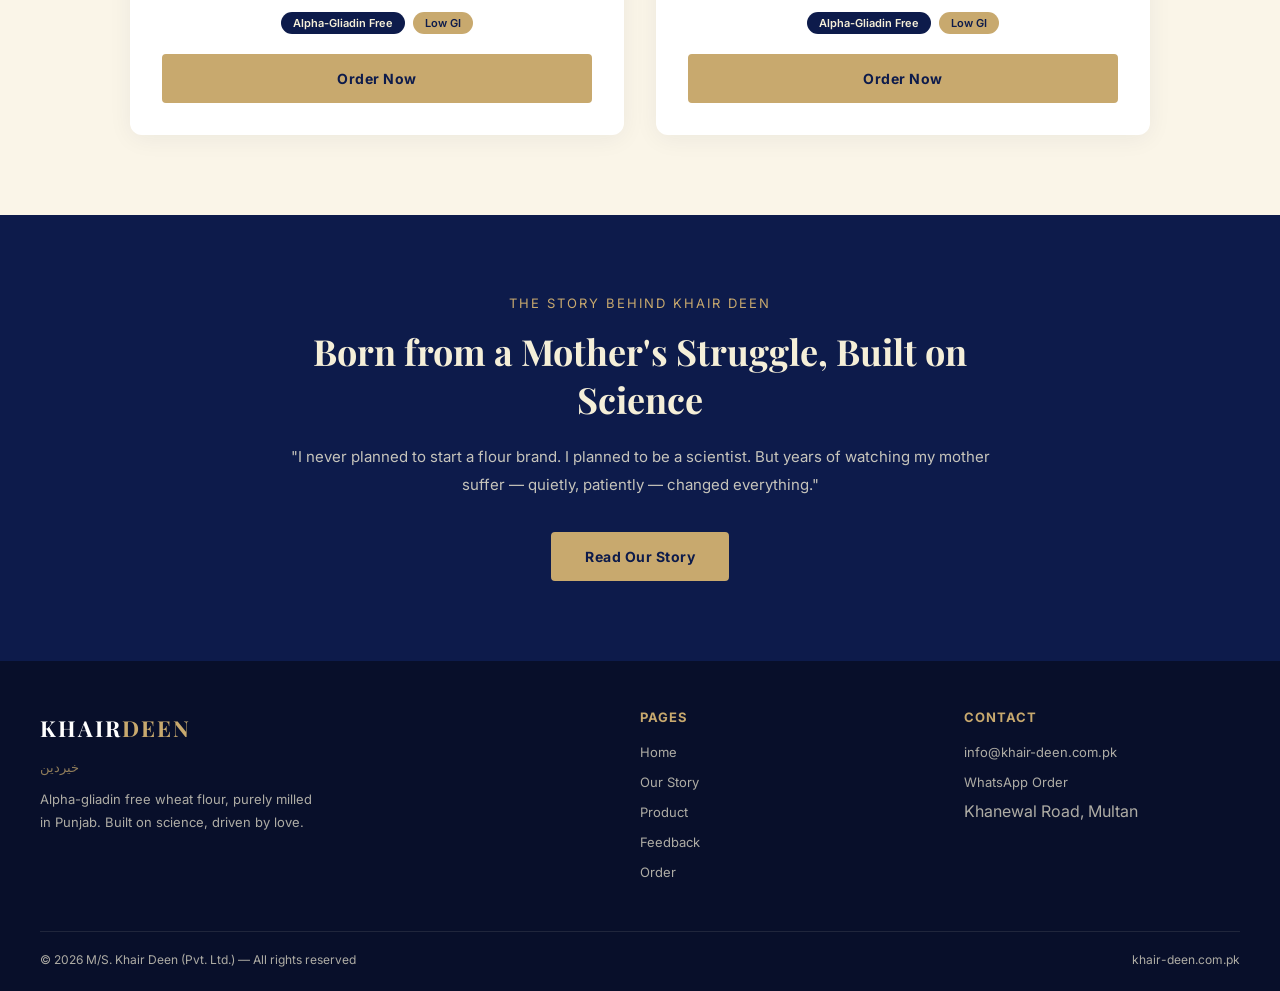
==== commit a45ae32d: "Update index.html" ====
--- a/index.html
+++ b/index.html
@@ -3,7 +3,7 @@
 <head>
   <meta charset="UTF-8"/>
   <meta name="viewport" content="width=device-width, initial-scale=1.0"/>
-  <title>Khair Deen Flour — Low Alpha-Gliadin Wheat, Milled in Punjab</title>
+  <title>Khair Deen Flour — Alpha-Gliadin Free Wheat, Milled in Punjab</title>
   <link rel="stylesheet" href="style.css"/>
   <style>
     *, *::before, *::after { box-sizing: border-box; }
@@ -151,7 +151,7 @@
     <div class="hero-divider"></div>
     <div class="hero-badge">🌾 Purely Milled </div>
     <h1 style="margin-top:18px;">Flour That <span>Cares</span> for You</h1>
-    <p>A specially selected low alpha-gliadin wheat variety — clinically evaluated, low glycemic index, grown in the fertile fields of Multan, Punjab.</p>
+    <p>A specially selected alpha-gliadin free wheat variety — evaluated by positive patients, low glycemic index, grown in the fertile fields of Multan, Punjab.</p>
     <div class="hero-buttons">
       <a href="contact.html" class="btn-primary">Order Now</a>
       <a href="story.html" class="btn-secondary">Our Story</a>
@@ -183,7 +183,7 @@
     <div>
       <strong>
         <a href="https://www.youtube.com/watch?v=SKtXURKDJjI&t=3s"
-           target="_blank" class="alpha-blink-link">Low α-Gliadin Wheat</a>
+           target="_blank" class="alpha-blink-link"> α-Gliadin Free Wheat</a>
       </strong>
       <span>Scientifically selected variety</span>
     </div>
@@ -204,7 +204,7 @@
         <p style="color:var(--text-gray);font-size:13px;margin-bottom:12px;">Perfect for small families and first-time buyers</p>
         <div class="product-price"><span class="old-price">Rs. 1,500</span>Rs. 1,370</div>
         <div class="product-badges">
-          <span class="pbadge navy">Low Alpha-Gliadin</span>
+          <span class="pbadge navy">Alpha-Gliadin Free</span>
           <span class="pbadge gold">Low GI</span>
         </div>
         <a href="contact.html" class="btn-primary" style="display:block;margin-top:12px;">Order Now</a>
@@ -216,7 +216,7 @@
         <p style="color:var(--text-gray);font-size:13px;margin-bottom:12px;">Best value for regular households</p>
         <div class="product-price">Rs. 3,200</div>
         <div class="product-badges">
-          <span class="pbadge navy">Low Alpha-Gliadin</span>
+          <span class="pbadge navy">Alpha-Gliadin Free</span>
           <span class="pbadge gold">Low GI</span>
         </div>
         <a href="contact.html" class="btn-primary" style="display:block;margin-top:12px;">Order Now</a>
@@ -244,7 +244,7 @@
         <span style="color:#ffffff;">KHAIR</span>DEEN
       </p>
       <p style="color:rgba(200,169,110,0.7);font-size:13px;margin-bottom:8px;">خیردین</p>
-      <p>Low alpha-gliadin wheat flour, purely milled in Punjab. Built on science, driven by love.</p>
+      <p> Alpha-gliadin free wheat flour, purely milled in Punjab. Built on science, driven by love.</p>
     </div>
     <div class="footer-links"><h4>Pages</h4><ul>
       <li><a href="index.html">Home</a></li>
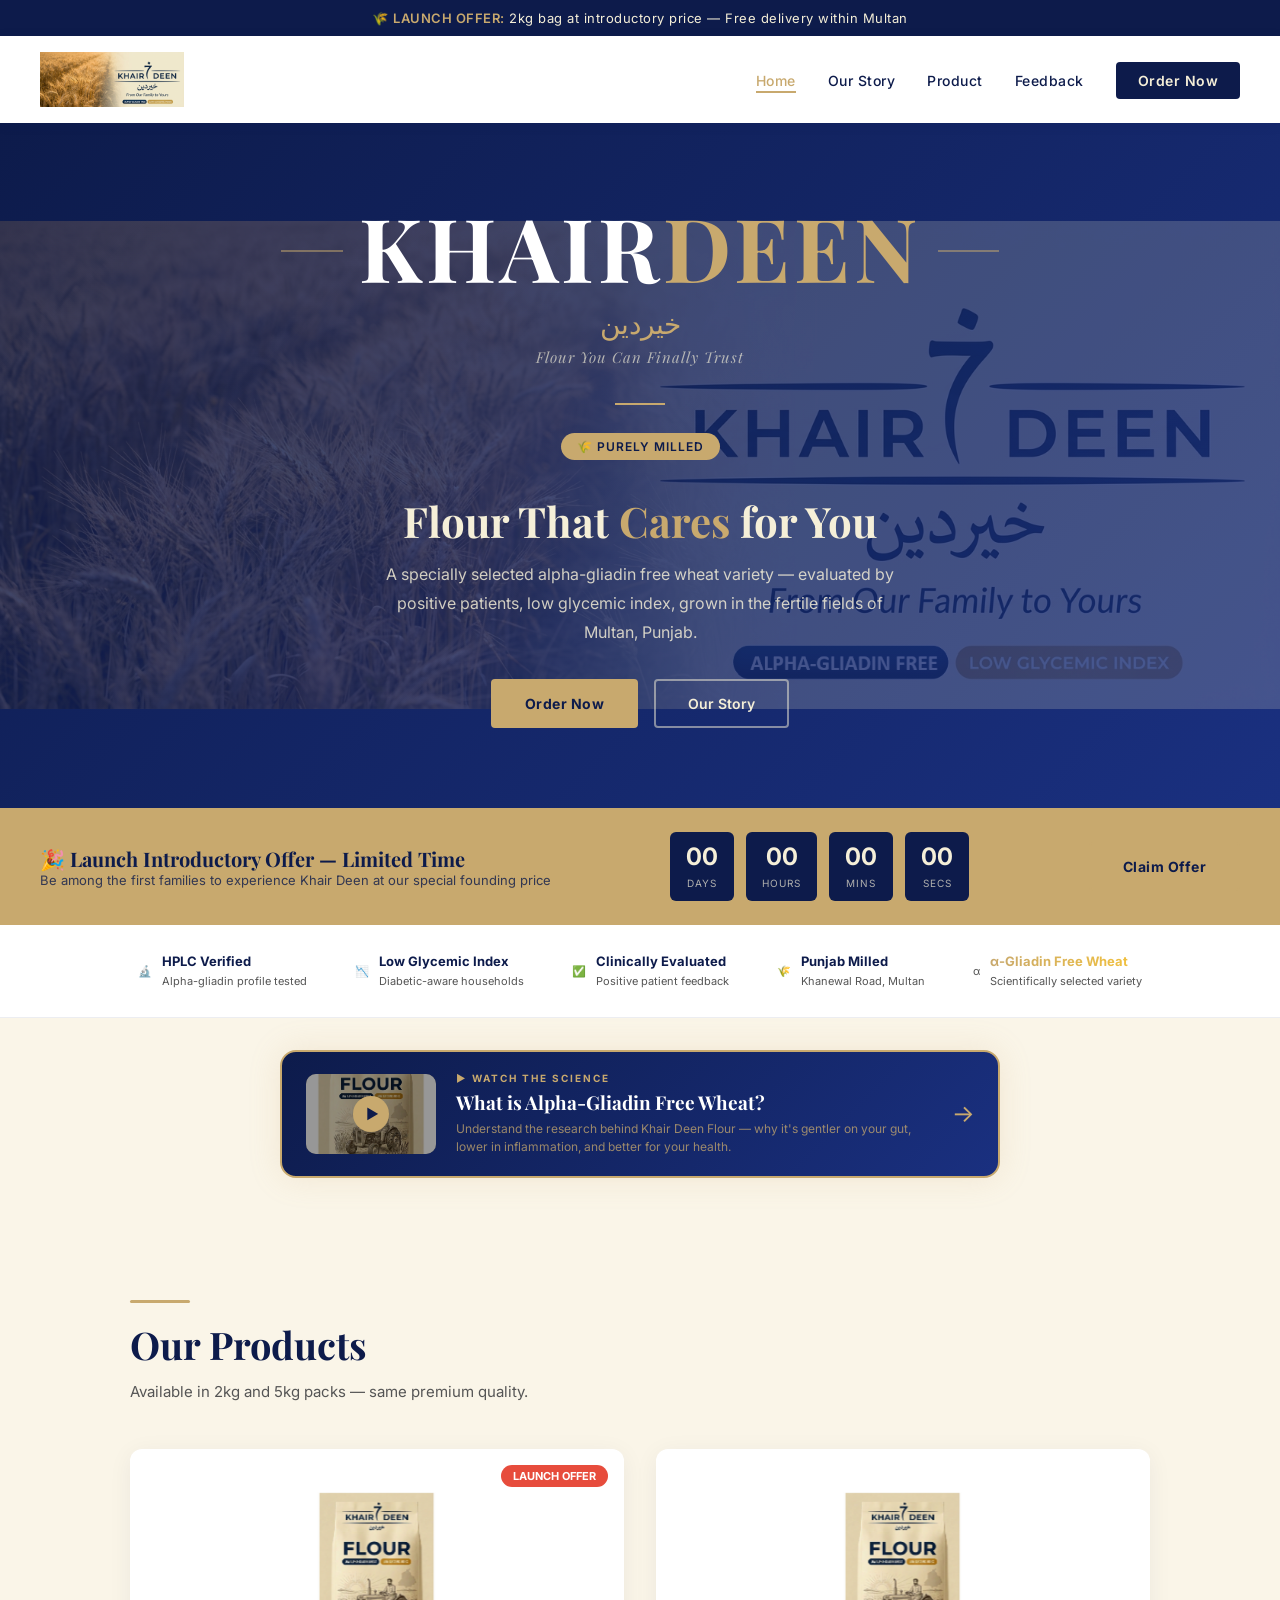
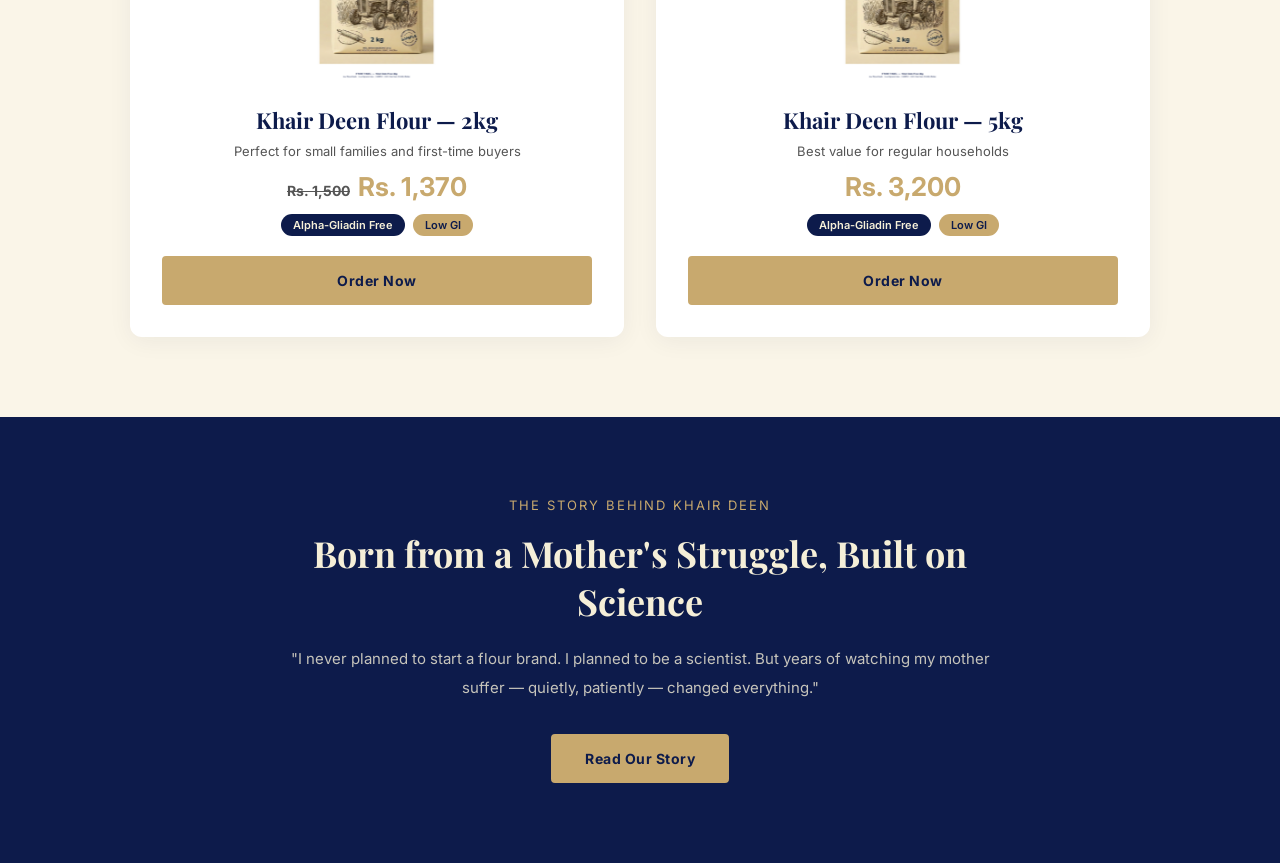
==== commit 0fb01dd6: "Update index.html" ====
--- a/index.html
+++ b/index.html
@@ -10,18 +10,19 @@
     html, body { overflow-x: hidden; width: 100%; max-width: 100%; }
     p, h1, h2, h3, span, div { word-break: break-word; overflow-wrap: break-word; }
 
+    /* ── Hero ── */
     .hero {
       position: relative; min-height: 58vh; width: 100%;
-      box-sizing: border-box; display: flex; align-items: center;
+      display: flex; align-items: center;
       justify-content: center; flex-direction: column;
       text-align: center; padding: 80px 20px; overflow: hidden;
     }
     .hero::before {
-      content: ''; position: absolute; top:0;left:0;right:0;bottom:0;
+      content: ''; position: absolute; inset: 0;
       background: linear-gradient(135deg,#0D1B4B 0%,#1a3080 100%); z-index:0;
     }
     .hero::after {
-      content: ''; position: absolute; top:0;left:0;right:0;bottom:0;
+      content: ''; position: absolute; inset: 0;
       background: url('images/logo.png') center/contain no-repeat;
       opacity: 0.20; z-index:1;
     }
@@ -29,11 +30,8 @@
     .hero-brand-name {
       font-family:'Playfair Display',serif;
       font-size: clamp(28px, 8vw, 88px);
-      font-weight:700;
-      letter-spacing:clamp(1px,1vw,4px);
-      line-height:1;
-      margin-bottom:8px;
-      white-space: nowrap;
+      font-weight:700; letter-spacing:clamp(1px,1vw,4px);
+      line-height:1; margin-bottom:8px; white-space:nowrap;
     }
     .hero-brand-name .part1 { color:#ffffff; }
     .hero-brand-name .part2 { color:#C8A96E; }
@@ -60,19 +58,207 @@
     .hero-buttons { justify-content:center; }
     .nav-logo-img { height:52px; display:block; }
 
-    /* ── Alpha-Gliadin blinking link ── */
-    @keyframes blink-glow {
-      0%,100% { opacity:1; }
-      50% { opacity:0.35; }
-    }
+    /* ══════════════════════════════════════════
+       VIDEO HIGHLIGHT SECTION — replaces weak blink
+       ══════════════════════════════════════════ */
+
+    /* 1. Floating sticky video bubble (bottom-right corner) */
+    .video-bubble {
+      position: fixed;
+      bottom: 90px;
+      right: 20px;
+      z-index: 9999;
+      display: flex;
+      flex-direction: column;
+      align-items: center;
+      cursor: pointer;
+      text-decoration: none;
+    }
+    .video-bubble-inner {
+      width: 72px;
+      height: 72px;
+      border-radius: 50%;
+      background: linear-gradient(135deg, #C8A96E, #f0c040);
+      display: flex;
+      align-items: center;
+      justify-content: center;
+      box-shadow: 0 0 0 0 rgba(200,169,110,0.7);
+      animation: video-pulse 2s ease-in-out infinite;
+      position: relative;
+    }
+    .video-bubble-inner::before {
+      content: '';
+      position: absolute;
+      inset: -6px;
+      border-radius: 50%;
+      border: 2.5px dashed rgba(200,169,110,0.6);
+      animation: spin-ring 8s linear infinite;
+    }
+    .video-bubble-inner .play-icon {
+      font-size: 28px;
+      color: #0D1B4B;
+      margin-left: 4px; /* optical center for triangle */
+    }
+    .video-bubble-label {
+      margin-top: 6px;
+      background: #0D1B4B;
+      color: #C8A96E;
+      font-size: 10px;
+      font-weight: 700;
+      letter-spacing: 1px;
+      padding: 3px 8px;
+      border-radius: 20px;
+      white-space: nowrap;
+      text-transform: uppercase;
+      border: 1px solid rgba(200,169,110,0.4);
+    }
+    @keyframes video-pulse {
+      0%   { box-shadow: 0 0 0 0 rgba(200,169,110,0.7); }
+      50%  { box-shadow: 0 0 0 18px rgba(200,169,110,0); }
+      100% { box-shadow: 0 0 0 0 rgba(200,169,110,0); }
+    }
+    @keyframes spin-ring {
+      from { transform: rotate(0deg); }
+      to   { transform: rotate(360deg); }
+    }
+
+    /* 2. Inline video card in the badges strip */
+    .video-feature-card {
+      background: linear-gradient(135deg, #0D1B4B 0%, #1a3080 100%);
+      border: 2px solid #C8A96E;
+      border-radius: 16px;
+      overflow: hidden;
+      display: flex;
+      align-items: center;
+      gap: 20px;
+      padding: 20px 24px;
+      margin: 32px auto;
+      max-width: 720px;
+      box-shadow: 0 0 32px rgba(200,169,110,0.18);
+      text-decoration: none;
+      transition: transform 0.3s, box-shadow 0.3s;
+      position: relative;
+    }
+    .video-feature-card:hover {
+      transform: translateY(-4px);
+      box-shadow: 0 12px 48px rgba(200,169,110,0.35);
+    }
+    /* Animated gold border glow */
+    .video-feature-card::before {
+      content: '';
+      position: absolute;
+      inset: -2px;
+      border-radius: 18px;
+      background: linear-gradient(90deg, #C8A96E, #f0c040, #C8A96E);
+      background-size: 200%;
+      animation: border-shimmer 3s linear infinite;
+      z-index: -1;
+    }
+    @keyframes border-shimmer {
+      0%   { background-position: 0%; }
+      100% { background-position: 200%; }
+    }
+
+    .video-thumbnail-wrap {
+      position: relative;
+      flex-shrink: 0;
+      width: 130px;
+      height: 80px;
+      border-radius: 10px;
+      overflow: hidden;
+      background: #000;
+    }
+    .video-thumbnail-wrap img {
+      width: 100%;
+      height: 100%;
+      object-fit: cover;
+      opacity: 0.85;
+    }
+    .video-play-btn {
+      position: absolute;
+      inset: 0;
+      display: flex;
+      align-items: center;
+      justify-content: center;
+      background: rgba(0,0,0,0.3);
+    }
+    .video-play-btn span {
+      width: 36px;
+      height: 36px;
+      background: #C8A96E;
+      border-radius: 50%;
+      display: flex;
+      align-items: center;
+      justify-content: center;
+      font-size: 14px;
+      color: #0D1B4B;
+      padding-left: 3px;
+      animation: play-beat 1.5s ease-in-out infinite;
+    }
+    @keyframes play-beat {
+      0%,100% { transform: scale(1); }
+      50%      { transform: scale(1.15); }
+    }
+
+    .video-card-text { flex: 1; text-align: left; }
+    .video-card-eyebrow {
+      font-size: 10px;
+      letter-spacing: 2px;
+      text-transform: uppercase;
+      color: #C8A96E;
+      margin-bottom: 6px;
+      font-weight: 700;
+    }
+    .video-card-title {
+      color: #fff;
+      font-family: 'Playfair Display', serif;
+      font-size: clamp(14px, 3vw, 19px);
+      font-weight: 700;
+      margin-bottom: 6px;
+      line-height: 1.3;
+    }
+    .video-card-sub {
+      color: rgba(200,169,110,0.75);
+      font-size: 12px;
+      line-height: 1.5;
+    }
+    .video-card-arrow {
+      color: #C8A96E;
+      font-size: 24px;
+      flex-shrink: 0;
+      animation: arrow-bounce 1.4s ease-in-out infinite;
+    }
+    @keyframes arrow-bounce {
+      0%,100% { transform: translateX(0); }
+      50%      { transform: translateX(6px); }
+    }
+
+    @media (max-width: 540px) {
+      .video-feature-card { flex-direction: column; text-align: center; padding: 18px; }
+      .video-thumbnail-wrap { width: 100%; height: 160px; }
+      .video-card-text { text-align: center; }
+      .video-card-arrow { display: none; }
+    }
+
+    /* ── Alpha-Gliadin badge link — upgraded from blink to shimmer ── */
     .alpha-blink-link {
-      animation: blink-glow 2s ease-in-out infinite;
-      color:#C8A96E; font-weight:700;
-      text-decoration:underline; text-underline-offset:3px; cursor:pointer;
-    }
-    .alpha-blink-link:hover { opacity:1 !important; color:#f0c040; }
-
-    /* ── Flour bag drop-bounce animation ── */
+      background: linear-gradient(90deg, #C8A96E 0%, #f0c040 50%, #C8A96E 100%);
+      background-size: 200%;
+      -webkit-background-clip: text;
+      -webkit-text-fill-color: transparent;
+      background-clip: text;
+      animation: text-shimmer 2s linear infinite;
+      font-weight: 700;
+      text-decoration: underline;
+      text-underline-offset: 3px;
+      cursor: pointer;
+    }
+    @keyframes text-shimmer {
+      0%   { background-position: 0%; }
+      100% { background-position: 200%; }
+    }
+
+    /* ── Flour bag drop-bounce ── */
     @keyframes dropBounce {
       0%   { transform: translateY(-300px) rotate(-8deg); opacity:0; }
       60%  { transform: translateY(20px) rotate(3deg); opacity:1; }
@@ -80,30 +266,19 @@
       88%  { transform: translateY(8px) rotate(1deg); }
       100% { transform: translateY(0px) rotate(0deg); opacity:1; }
     }
-    .bag-drop {
-      animation: dropBounce 1.2s cubic-bezier(0.22,1,0.36,1) forwards;
-      opacity:0;
-      animation-delay: 0.3s;
-    }
-    .bag-drop-2 {
-      animation: dropBounce 1.2s cubic-bezier(0.22,1,0.36,1) forwards;
-      opacity:0;
-      animation-delay: 0.6s;
-    }
-
-    /* ── Page fade-in sections ── */
+    .bag-drop   { animation: dropBounce 1.2s cubic-bezier(0.22,1,0.36,1) forwards; opacity:0; animation-delay:0.3s; }
+    .bag-drop-2 { animation: dropBounce 1.2s cubic-bezier(0.22,1,0.36,1) forwards; opacity:0; animation-delay:0.6s; }
+
+    /* ── Fade-in sections ── */
     @keyframes fadeInUp {
       from { opacity:0; transform:translateY(30px); }
       to   { opacity:1; transform:translateY(0); }
     }
-    .fade-in {
-      opacity:0;
-      animation: fadeInUp 0.8s ease forwards;
-    }
-    .fade-in-1 { animation-delay: 0.2s; }
-    .fade-in-2 { animation-delay: 0.5s; }
-    .fade-in-3 { animation-delay: 0.8s; }
-    .fade-in-4 { animation-delay: 1.1s; }
+    .fade-in   { opacity:0; animation: fadeInUp 0.8s ease forwards; }
+    .fade-in-1 { animation-delay:0.2s; }
+    .fade-in-2 { animation-delay:0.5s; }
+    .fade-in-3 { animation-delay:0.8s; }
+    .fade-in-4 { animation-delay:1.1s; }
   </style>
 </head>
 <body>
@@ -149,7 +324,7 @@
     <div class="hero-urdu-sub">خیردین</div>
     <div class="hero-tagline-italic">Flour You Can Finally Trust</div>
     <div class="hero-divider"></div>
-    <div class="hero-badge">🌾 Purely Milled </div>
+    <div class="hero-badge">🌾 Purely Milled</div>
     <h1 style="margin-top:18px;">Flour That <span>Cares</span> for You</h1>
     <p>A specially selected alpha-gliadin free wheat variety — evaluated by positive patients, low glycemic index, grown in the fertile fields of Multan, Punjab.</p>
     <div class="hero-buttons">
@@ -183,11 +358,33 @@
     <div>
       <strong>
         <a href="https://www.youtube.com/watch?v=SKtXURKDJjI&t=3s"
-           target="_blank" class="alpha-blink-link"> α-Gliadin Free Wheat</a>
+           target="_blank" class="alpha-blink-link">α-Gliadin Free Wheat</a>
       </strong>
       <span>Scientifically selected variety</span>
     </div>
   </div>
+</div>
+
+<!-- ══════════════════════════════════════════
+     VIDEO FEATURE CARD — prominent inline placement
+     ══════════════════════════════════════════ -->
+<div style="background:var(--light-cream); padding: 0 20px 10px;">
+  <a href="https://www.youtube.com/watch?v=SKtXURKDJjI&t=3s"
+     target="_blank" class="video-feature-card">
+    <!-- YouTube thumbnail (auto-generated URL) -->
+    <div class="video-thumbnail-wrap">
+      <img src="https://img.youtube.com/vi/SKtXURKDJjI/mqdefault.jpg"
+           alt="Alpha-Gliadin Free Wheat Video"
+           onerror="this.src='images/bag-front.png'"/>
+      <div class="video-play-btn"><span>▶</span></div>
+    </div>
+    <div class="video-card-text">
+      <div class="video-card-eyebrow">▶ Watch the Science</div>
+      <div class="video-card-title">What is Alpha-Gliadin Free Wheat?</div>
+      <div class="video-card-sub">Understand the research behind Khair Deen Flour — why it's gentler on your gut, lower in inflammation, and better for your health.</div>
+    </div>
+    <div class="video-card-arrow">→</div>
+  </a>
 </div>
 
 <div style="background:var(--light-cream);">
@@ -234,49 +431,6 @@
   </div>
 </div>
 
-<a href="https://wa.me/923317929541?text=Hello!%20I%20want%20to%20order%20Khair%20Deen%20Flour"
-   class="floating-wa" target="_blank">💬</a>
-
-<footer>
-  <div class="footer-grid">
-    <div class="footer-brand">
-      <p style="color:var(--gold);font-family:'Playfair Display',serif;font-size:22px;font-weight:700;margin-bottom:8px;letter-spacing:2px;">
-        <span style="color:#ffffff;">KHAIR</span>DEEN
-      </p>
-      <p style="color:rgba(200,169,110,0.7);font-size:13px;margin-bottom:8px;">خیردین</p>
-      <p> Alpha-gliadin free wheat flour, purely milled in Punjab. Built on science, driven by love.</p>
-    </div>
-    <div class="footer-links"><h4>Pages</h4><ul>
-      <li><a href="index.html">Home</a></li>
-      <li><a href="story.html">Our Story</a></li>
-      <li><a href="product.html">Product</a></li>
-      <li><a href="feedback.html">Feedback</a></li>
-      <li><a href="contact.html">Order</a></li>
-    </ul></div>
-    <div class="footer-links"><h4>Contact</h4><ul>
-      <li><a href="mailto:info@khair-deen.com.pk">info@khair-deen.com.pk</a></li>
-      <li><a href="https://wa.me/923317929541">WhatsApp Order</a></li>
-      <li><span style="color:rgba(245,239,216,.7)">Khanewal Road, Multan</span></li>
-    </ul></div>
-  </div>
-  <div class="footer-bottom">
-    <span>© 2026 M/S. Khair Deen (Pvt. Ltd.) — All rights reserved</span>
-    <span>khair-deen.com.pk</span>
-  </div>
-</footer>
-
-<script>
-const target=new Date();target.setDate(target.getDate()+30);
-function updateCountdown(){
-  const diff=target-new Date();if(diff<=0)return;
-  const d=Math.floor(diff/86400000),h=Math.floor(diff%86400000/3600000),
-        m=Math.floor(diff%3600000/60000),s=Math.floor(diff%60000/1000);
-  document.getElementById('days').textContent=String(d).padStart(2,'0');
-  document.getElementById('hours').textContent=String(h).padStart(2,'0');
-  document.getElementById('mins').textContent=String(m).padStart(2,'0');
-  document.getElementById('secs').textContent=String(s).padStart(2,'0');
-}
-setInterval(updateCountdown,1000);updateCountdown();
-</script>
-</body>
-</html>
+<!-- ── Floating sticky video bubble ── -->
+<a href="https://www.youtube.com/watch?v=SKtXURKDJjI&t=3s"
+   target="_blank" class="video-bubble" title="Watch: Alpha-Gliadin Free 
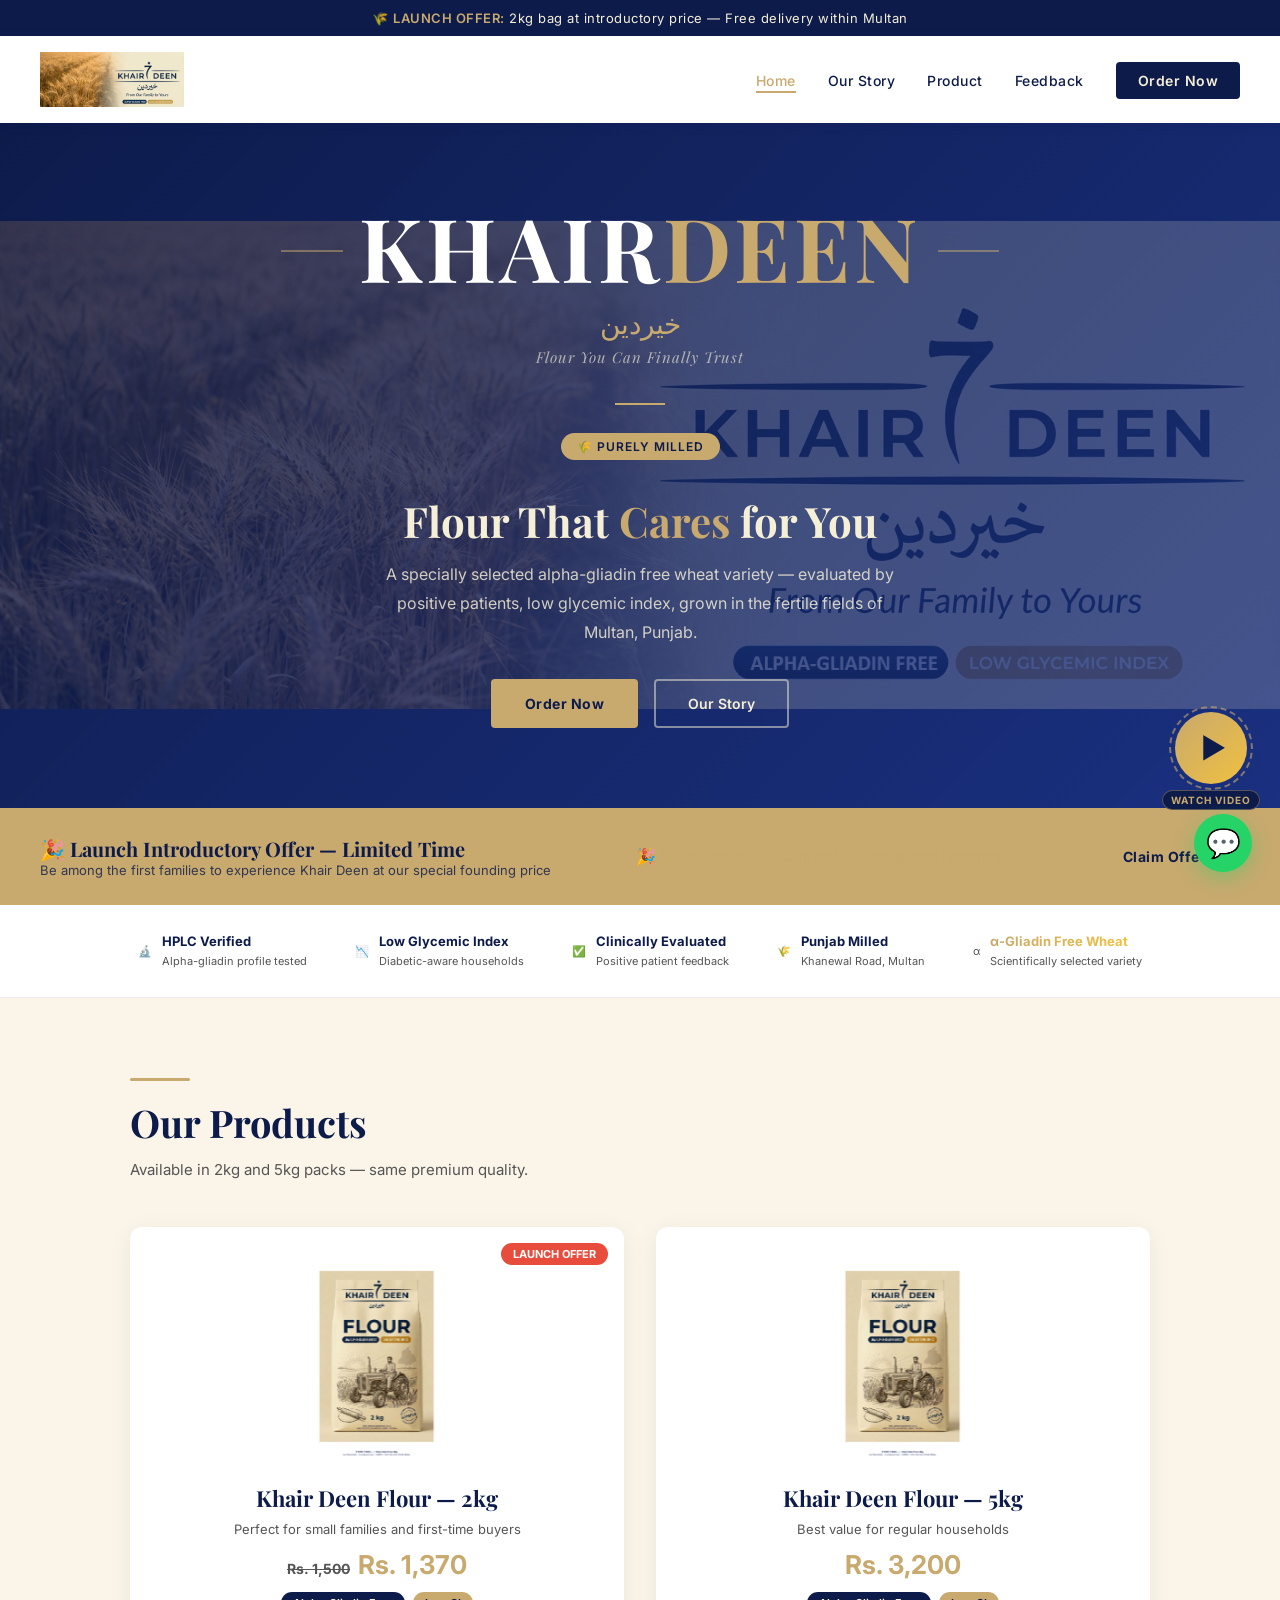
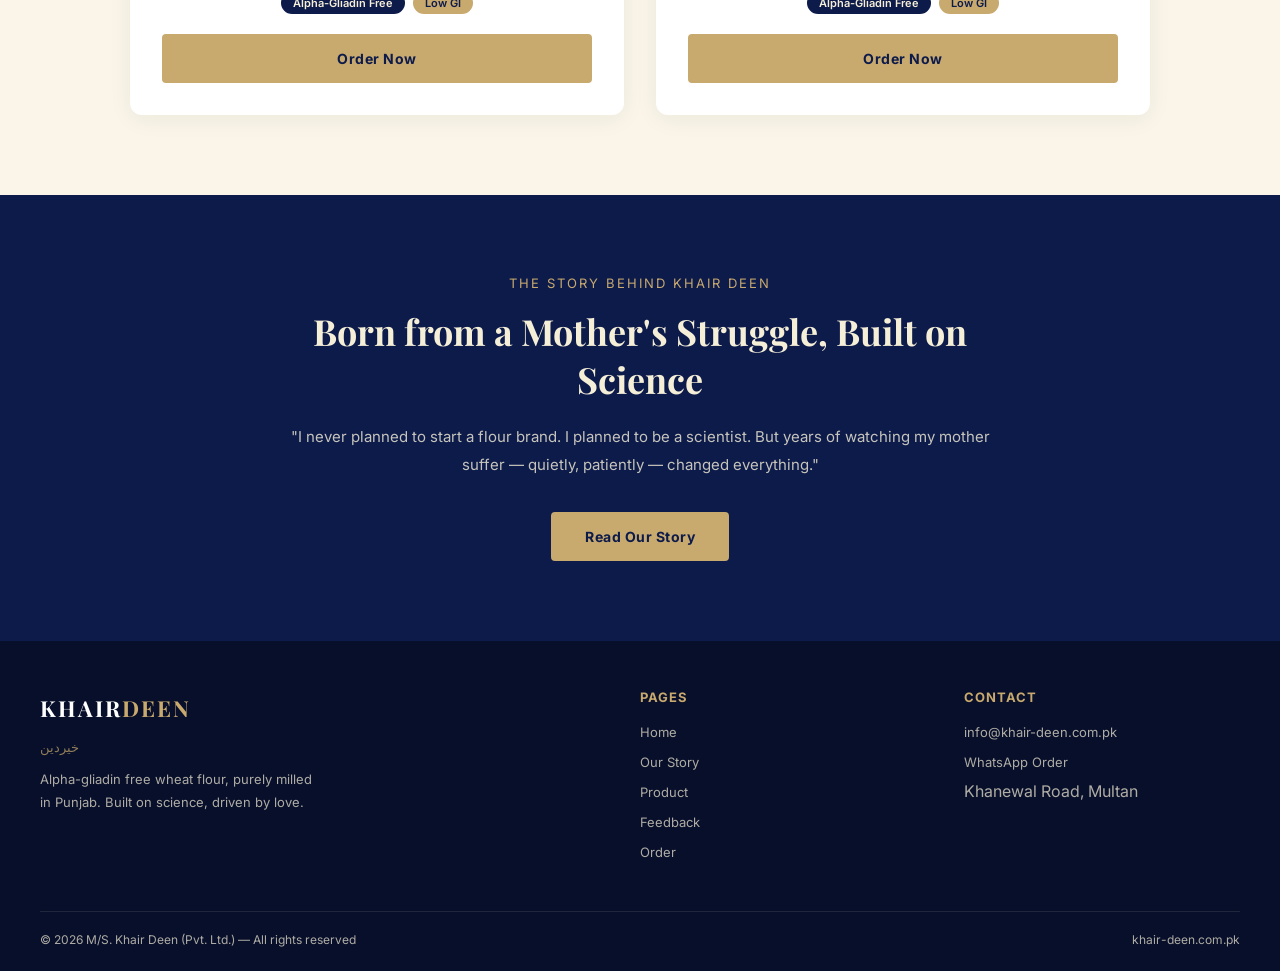
==== commit c5a8fde6: "Update index.html" ====
--- a/index.html
+++ b/index.html
@@ -10,7 +10,6 @@
     html, body { overflow-x: hidden; width: 100%; max-width: 100%; }
     p, h1, h2, h3, span, div { word-break: break-word; overflow-wrap: break-word; }
 
-    /* ── Hero ── */
     .hero {
       position: relative; min-height: 58vh; width: 100%;
       display: flex; align-items: center;
@@ -19,7 +18,8 @@
     }
     .hero::before {
       content: ''; position: absolute; inset: 0;
-      background: linear-gradient(135deg,#0D1B4B 0%,#1a3080 100%); z-index:0;
+      background: linear-gradient(135deg,#0D1B4B 0%,#1a3080 100%);
+      z-index:0;
     }
     .hero::after {
       content: ''; position: absolute; inset: 0;
@@ -58,11 +58,7 @@
     .hero-buttons { justify-content:center; }
     .nav-logo-img { height:52px; display:block; }
 
-    /* ══════════════════════════════════════════
-       VIDEO HIGHLIGHT SECTION — replaces weak blink
-       ══════════════════════════════════════════ */
-
-    /* 1. Floating sticky video bubble (bottom-right corner) */
+    /* Floating sticky video bubble only */
     .video-bubble {
       position: fixed;
       bottom: 90px;
@@ -97,7 +93,7 @@
     .video-bubble-inner .play-icon {
       font-size: 28px;
       color: #0D1B4B;
-      margin-left: 4px; /* optical center for triangle */
+      margin-left: 4px;
     }
     .video-bubble-label {
       margin-top: 6px;
@@ -122,125 +118,6 @@
       to   { transform: rotate(360deg); }
     }
 
-    /* 2. Inline video card in the badges strip */
-    .video-feature-card {
-      background: linear-gradient(135deg, #0D1B4B 0%, #1a3080 100%);
-      border: 2px solid #C8A96E;
-      border-radius: 16px;
-      overflow: hidden;
-      display: flex;
-      align-items: center;
-      gap: 20px;
-      padding: 20px 24px;
-      margin: 32px auto;
-      max-width: 720px;
-      box-shadow: 0 0 32px rgba(200,169,110,0.18);
-      text-decoration: none;
-      transition: transform 0.3s, box-shadow 0.3s;
-      position: relative;
-    }
-    .video-feature-card:hover {
-      transform: translateY(-4px);
-      box-shadow: 0 12px 48px rgba(200,169,110,0.35);
-    }
-    /* Animated gold border glow */
-    .video-feature-card::before {
-      content: '';
-      position: absolute;
-      inset: -2px;
-      border-radius: 18px;
-      background: linear-gradient(90deg, #C8A96E, #f0c040, #C8A96E);
-      background-size: 200%;
-      animation: border-shimmer 3s linear infinite;
-      z-index: -1;
-    }
-    @keyframes border-shimmer {
-      0%   { background-position: 0%; }
-      100% { background-position: 200%; }
-    }
-
-    .video-thumbnail-wrap {
-      position: relative;
-      flex-shrink: 0;
-      width: 130px;
-      height: 80px;
-      border-radius: 10px;
-      overflow: hidden;
-      background: #000;
-    }
-    .video-thumbnail-wrap img {
-      width: 100%;
-      height: 100%;
-      object-fit: cover;
-      opacity: 0.85;
-    }
-    .video-play-btn {
-      position: absolute;
-      inset: 0;
-      display: flex;
-      align-items: center;
-      justify-content: center;
-      background: rgba(0,0,0,0.3);
-    }
-    .video-play-btn span {
-      width: 36px;
-      height: 36px;
-      background: #C8A96E;
-      border-radius: 50%;
-      display: flex;
-      align-items: center;
-      justify-content: center;
-      font-size: 14px;
-      color: #0D1B4B;
-      padding-left: 3px;
-      animation: play-beat 1.5s ease-in-out infinite;
-    }
-    @keyframes play-beat {
-      0%,100% { transform: scale(1); }
-      50%      { transform: scale(1.15); }
-    }
-
-    .video-card-text { flex: 1; text-align: left; }
-    .video-card-eyebrow {
-      font-size: 10px;
-      letter-spacing: 2px;
-      text-transform: uppercase;
-      color: #C8A96E;
-      margin-bottom: 6px;
-      font-weight: 700;
-    }
-    .video-card-title {
-      color: #fff;
-      font-family: 'Playfair Display', serif;
-      font-size: clamp(14px, 3vw, 19px);
-      font-weight: 700;
-      margin-bottom: 6px;
-      line-height: 1.3;
-    }
-    .video-card-sub {
-      color: rgba(200,169,110,0.75);
-      font-size: 12px;
-      line-height: 1.5;
-    }
-    .video-card-arrow {
-      color: #C8A96E;
-      font-size: 24px;
-      flex-shrink: 0;
-      animation: arrow-bounce 1.4s ease-in-out infinite;
-    }
-    @keyframes arrow-bounce {
-      0%,100% { transform: translateX(0); }
-      50%      { transform: translateX(6px); }
-    }
-
-    @media (max-width: 540px) {
-      .video-feature-card { flex-direction: column; text-align: center; padding: 18px; }
-      .video-thumbnail-wrap { width: 100%; height: 160px; }
-      .video-card-text { text-align: center; }
-      .video-card-arrow { display: none; }
-    }
-
-    /* ── Alpha-Gliadin badge link — upgraded from blink to shimmer ── */
     .alpha-blink-link {
       background: linear-gradient(90deg, #C8A96E 0%, #f0c040 50%, #C8A96E 100%);
       background-size: 200%;
@@ -258,7 +135,6 @@
       100% { background-position: 200%; }
     }
 
-    /* ── Flour bag drop-bounce ── */
     @keyframes dropBounce {
       0%   { transform: translateY(-300px) rotate(-8deg); opacity:0; }
       60%  { transform: translateY(20px) rotate(3deg); opacity:1; }
@@ -269,7 +145,6 @@
     .bag-drop   { animation: dropBounce 1.2s cubic-bezier(0.22,1,0.36,1) forwards; opacity:0; animation-delay:0.3s; }
     .bag-drop-2 { animation: dropBounce 1.2s cubic-bezier(0.22,1,0.36,1) forwards; opacity:0; animation-delay:0.6s; }
 
-    /* ── Fade-in sections ── */
     @keyframes fadeInUp {
       from { opacity:0; transform:translateY(30px); }
       to   { opacity:1; transform:translateY(0); }
@@ -365,28 +240,6 @@
   </div>
 </div>
 
-<!-- ══════════════════════════════════════════
-     VIDEO FEATURE CARD — prominent inline placement
-     ══════════════════════════════════════════ -->
-<div style="background:var(--light-cream); padding: 0 20px 10px;">
-  <a href="https://www.youtube.com/watch?v=SKtXURKDJjI&t=3s"
-     target="_blank" class="video-feature-card">
-    <!-- YouTube thumbnail (auto-generated URL) -->
-    <div class="video-thumbnail-wrap">
-      <img src="https://img.youtube.com/vi/SKtXURKDJjI/mqdefault.jpg"
-           alt="Alpha-Gliadin Free Wheat Video"
-           onerror="this.src='images/bag-front.png'"/>
-      <div class="video-play-btn"><span>▶</span></div>
-    </div>
-    <div class="video-card-text">
-      <div class="video-card-eyebrow">▶ Watch the Science</div>
-      <div class="video-card-title">What is Alpha-Gliadin Free Wheat?</div>
-      <div class="video-card-sub">Understand the research behind Khair Deen Flour — why it's gentler on your gut, lower in inflammation, and better for your health.</div>
-    </div>
-    <div class="video-card-arrow">→</div>
-  </a>
-</div>
-
 <div style="background:var(--light-cream);">
   <div class="section">
     <div class="divider"></div>
@@ -395,7 +248,7 @@
     <div class="products-grid">
       <div class="product-card">
         <div class="offer-tag">LAUNCH OFFER</div>
-        <img src="images/bag-front.png" alt="2kg" class="bag-drop"
+        <img src="images/bag-front.png" alt="2kg Khair Deen Flour" class="bag-drop"
              style="height:200px;object-fit:contain;"/>
         <h3>Khair Deen Flour — 2kg</h3>
         <p style="color:var(--text-gray);font-size:13px;margin-bottom:12px;">Perfect for small families and first-time buyers</p>
@@ -407,7 +260,7 @@
         <a href="contact.html" class="btn-primary" style="display:block;margin-top:12px;">Order Now</a>
       </div>
       <div class="product-card">
-        <img src="images/bag-front.png" alt="5kg" class="bag-drop-2"
+        <img src="images/bag-front.png" alt="5kg Khair Deen Flour" class="bag-drop-2"
              style="height:200px;object-fit:contain;"/>
         <h3>Khair Deen Flour — 5kg</h3>
         <p style="color:var(--text-gray);font-size:13px;margin-bottom:12px;">Best value for regular households</p>
@@ -431,6 +284,68 @@
   </div>
 </div>
 
-<!-- ── Floating sticky video bubble ── -->
 <a href="https://www.youtube.com/watch?v=SKtXURKDJjI&t=3s"
-   target="_blank" class="video-bubble" title="Watch: Alpha-Gliadin Free 
+   target="_blank" rel="noopener noreferrer"
+   class="video-bubble" title="Watch: Alpha-Gliadin Free Wheat — The Science">
+  <div class="video-bubble-inner">
+    <span class="play-icon">▶</span>
+  </div>
+  <div class="video-bubble-label">Watch Video</div>
+</a>
+
+<a href="https://wa.me/923317929541?text=Hello!%20I%20want%20to%20order%20Khair%20Deen%20Flour"
+   class="floating-wa" target="_blank" rel="noopener noreferrer">💬</a>
+
+<footer>
+  <div class="footer-grid">
+    <div class="footer-brand">
+      <p style="color:var(--gold);font-family:'Playfair Display',serif;font-size:22px;font-weight:700;margin-bottom:8px;letter-spacing:2px;">
+        <span style="color:#ffffff;">KHAIR</span>DEEN
+      </p>
+      <p style="color:rgba(200,169,110,0.7);font-size:13px;margin-bottom:8px;">خیردین</p>
+      <p>Alpha-gliadin free wheat flour, purely milled in Punjab. Built on science, driven by love.</p>
+    </div>
+    <div class="footer-links"><h4>Pages</h4><ul>
+      <li><a href="index.html">Home</a></li>
+      <li><a href="story.html">Our Story</a></li>
+      <li><a href="product.html">Product</a></li>
+      <li><a href="feedback.html">Feedback</a></li>
+      <li><a href="contact.html">Order</a></li>
+    </ul></div>
+    <div class="footer-links"><h4>Contact</h4><ul>
+      <li><a href="mailto:info@khair-deen.com.pk">info@khair-deen.com.pk</a></li>
+      <li><a href="https://wa.me/923317929541" target="_blank" rel="noopener noreferrer">WhatsApp Order</a></li>
+      <li><span style="color:rgba(245,239,216,.7)">Khanewal Road, Multan</span></li>
+    </ul></div>
+  </div>
+  <div class="footer-bottom">
+    <span>© 2026 M/S. Khair Deen (Pvt. Ltd.) — All rights reserved</span>
+    <span>khair-deen.com.pk</span>
+  </div>
+</footer>
+
+<script>
+  const OFFER_END_DATE = '2026-05-31T23:59:59';
+  const target = new Date(OFFER_END_DATE);
+
+  function updateCountdown() {
+    const diff = target - new Date();
+    if (diff <= 0) {
+      const el = document.querySelector('.countdown');
+      if (el) el.innerHTML = '<p style="color:#C8A96E;font-weight:700;font-size:16px;padding:10px 0;">🎉 Offer Ended — Contact us for current pricing</p>';
+      return;
+    }
+    const d = Math.floor(diff / 86400000);
+    const h = Math.floor(diff % 86400000 / 3600000);
+    const m = Math.floor(diff % 3600000 / 60000);
+    const s = Math.floor(diff % 60000 / 1000);
+    document.getElementById('days').textContent  = String(d).padStart(2,'0');
+    document.getElementById('hours').textContent = String(h).padStart(2,'0');
+    document.getElementById('mins').textContent  = String(m).padStart(2,'0');
+    document.getElementById('secs').textContent  = String(s).padStart(2,'0');
+  }
+  setInterval(updateCountdown, 1000);
+  updateCountdown();
+</script>
+</body>
+</html>
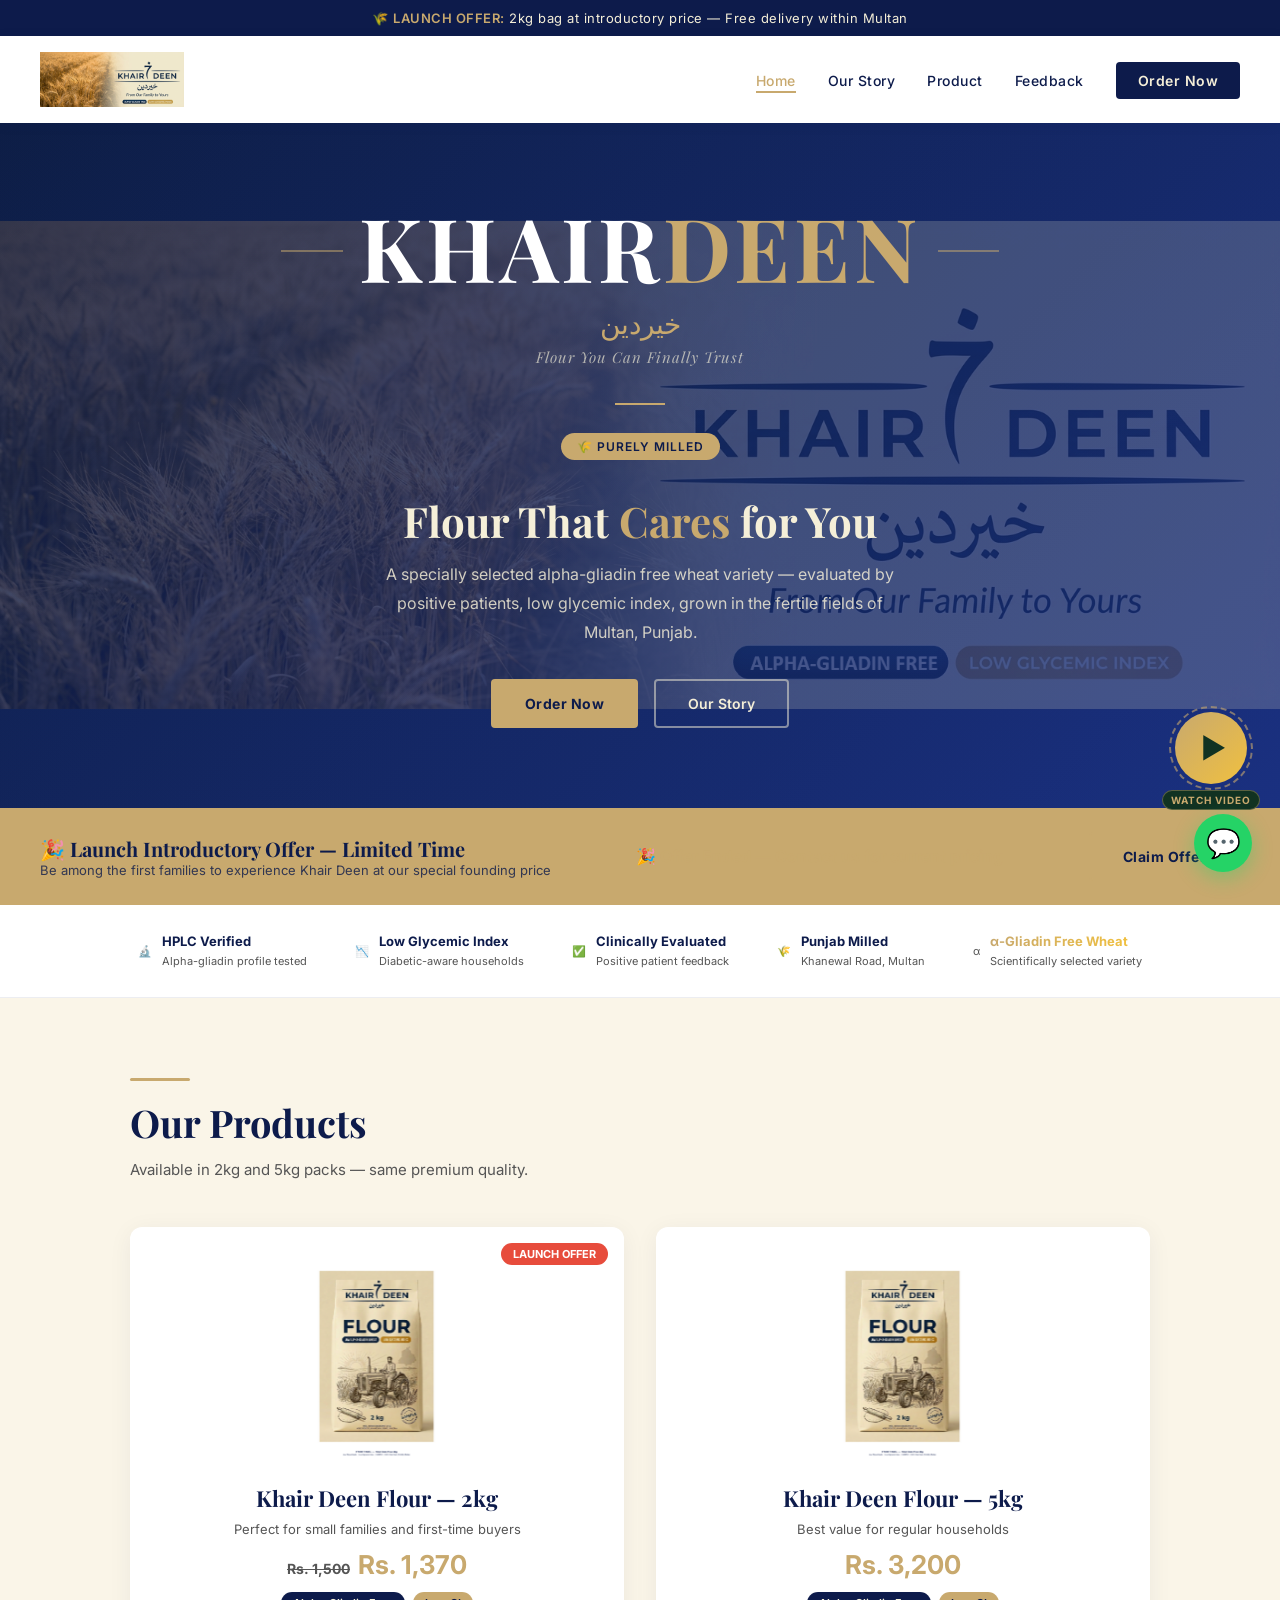
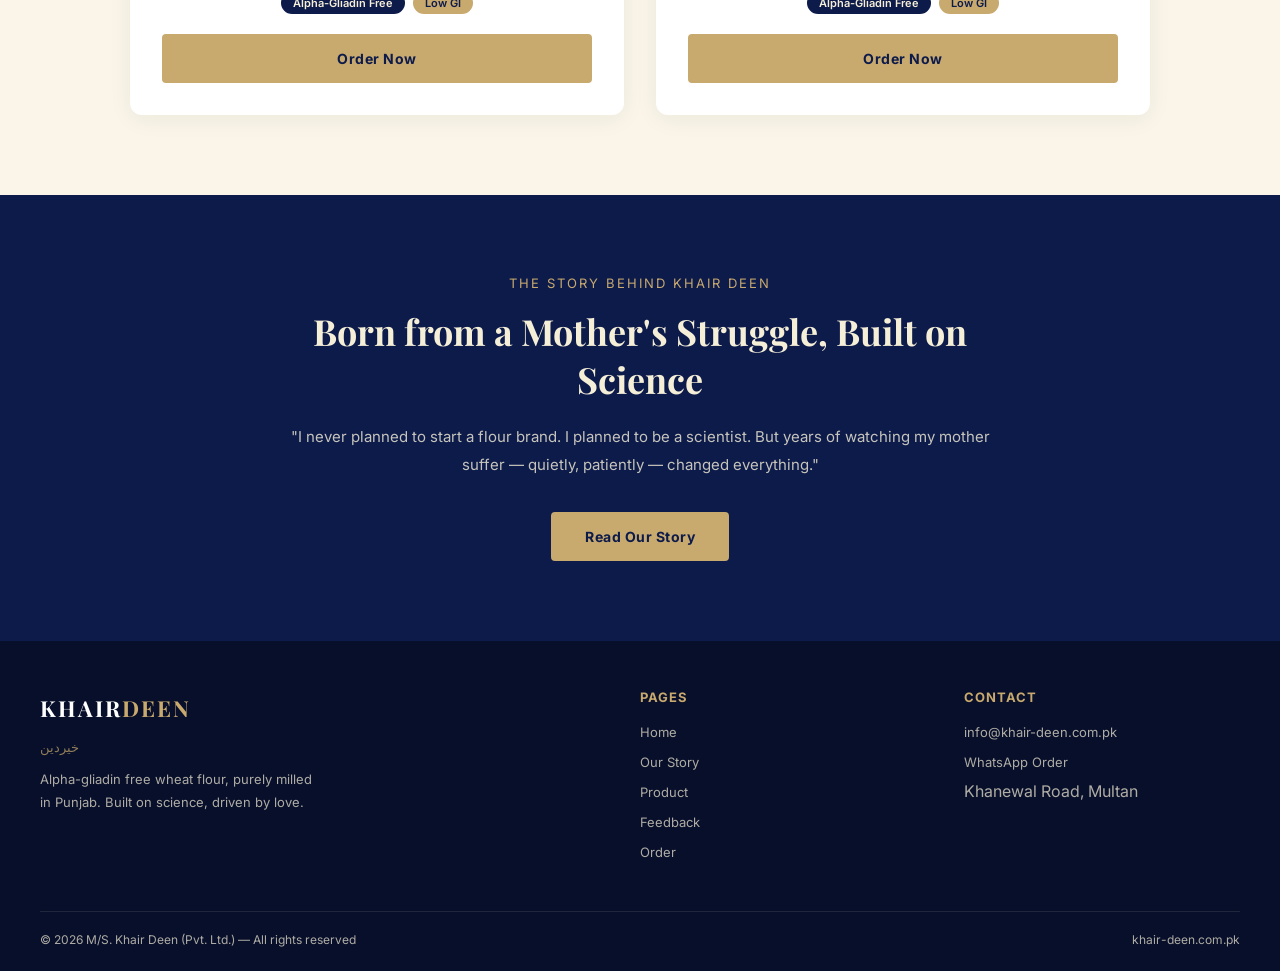
==== commit e1304345: "Update index.html" ====
--- a/index.html
+++ b/index.html
@@ -18,7 +18,7 @@
     }
     .hero::before {
       content: ''; position: absolute; inset: 0;
-      background: linear-gradient(135deg,#0D1B4B 0%,#1a3080 100%);
+      background: linear-gradient(135deg,#113222 0%,#1a3080 100%);
       z-index:0;
     }
     .hero::after {
@@ -92,12 +92,12 @@
     }
     .video-bubble-inner .play-icon {
       font-size: 28px;
-      color: #0D1B4B;
+      color: #113222;
       margin-left: 4px;
     }
     .video-bubble-label {
       margin-top: 6px;
-      background: #0D1B4B;
+      background: #113222;
       color: #C8A96E;
       font-size: 10px;
       font-weight: 700;
@@ -168,7 +168,7 @@
       <img src="images/logo.png" alt="Khair Deen" class="nav-logo-img"
            onerror="this.style.display='none'; this.nextSibling.style.display='flex'"/>
       <span style="display:none;align-items:center;font-family:'Playfair Display',serif;font-size:20px;font-weight:700;letter-spacing:1px;">
-        <span style="color:#0D1B4B;">KHAIR</span><span style="color:#C8A96E;">DEEN</span>
+        <span style="color:#113222;">KHAIR</span><span style="color:#C8A96E;">DEEN</span>
       </span>
     </a>
   </div>
@@ -293,7 +293,7 @@
   <div class="video-bubble-label">Watch Video</div>
 </a>
 
-<a href="https://wa.me/923317929541?text=Hello!%20I%20want%20to%20order%20Khair%20Deen%20Flour"
+<a href="https://wa.me/923012174545?text=Hello!%20I%20want%20to%20order%20Khair%20Deen%20Flour"
    class="floating-wa" target="_blank" rel="noopener noreferrer">💬</a>
 
 <footer>
@@ -314,7 +314,7 @@
     </ul></div>
     <div class="footer-links"><h4>Contact</h4><ul>
       <li><a href="mailto:info@khair-deen.com.pk">info@khair-deen.com.pk</a></li>
-      <li><a href="https://wa.me/923317929541" target="_blank" rel="noopener noreferrer">WhatsApp Order</a></li>
+      <li><a href="https://wa.me/923012174545" target="_blank" rel="noopener noreferrer">WhatsApp Order</a></li>
       <li><span style="color:rgba(245,239,216,.7)">Khanewal Road, Multan</span></li>
     </ul></div>
   </div>
